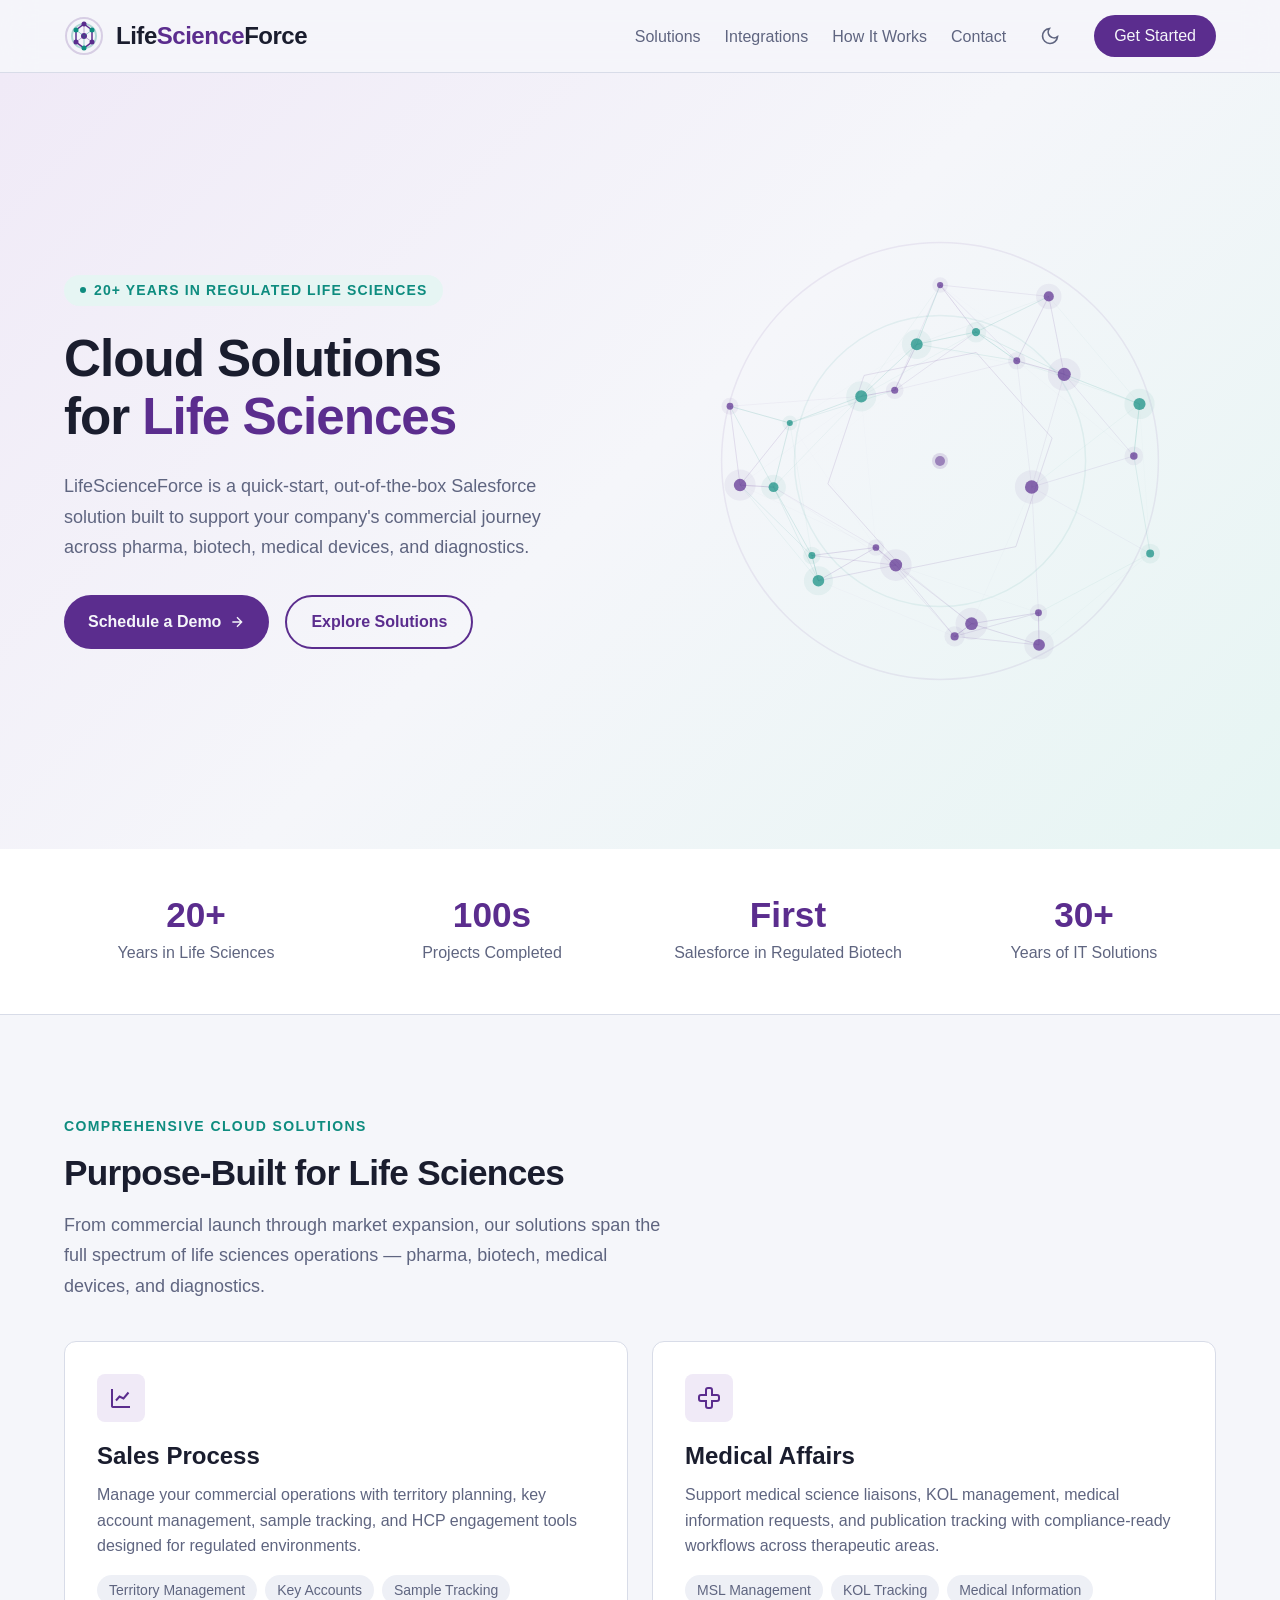
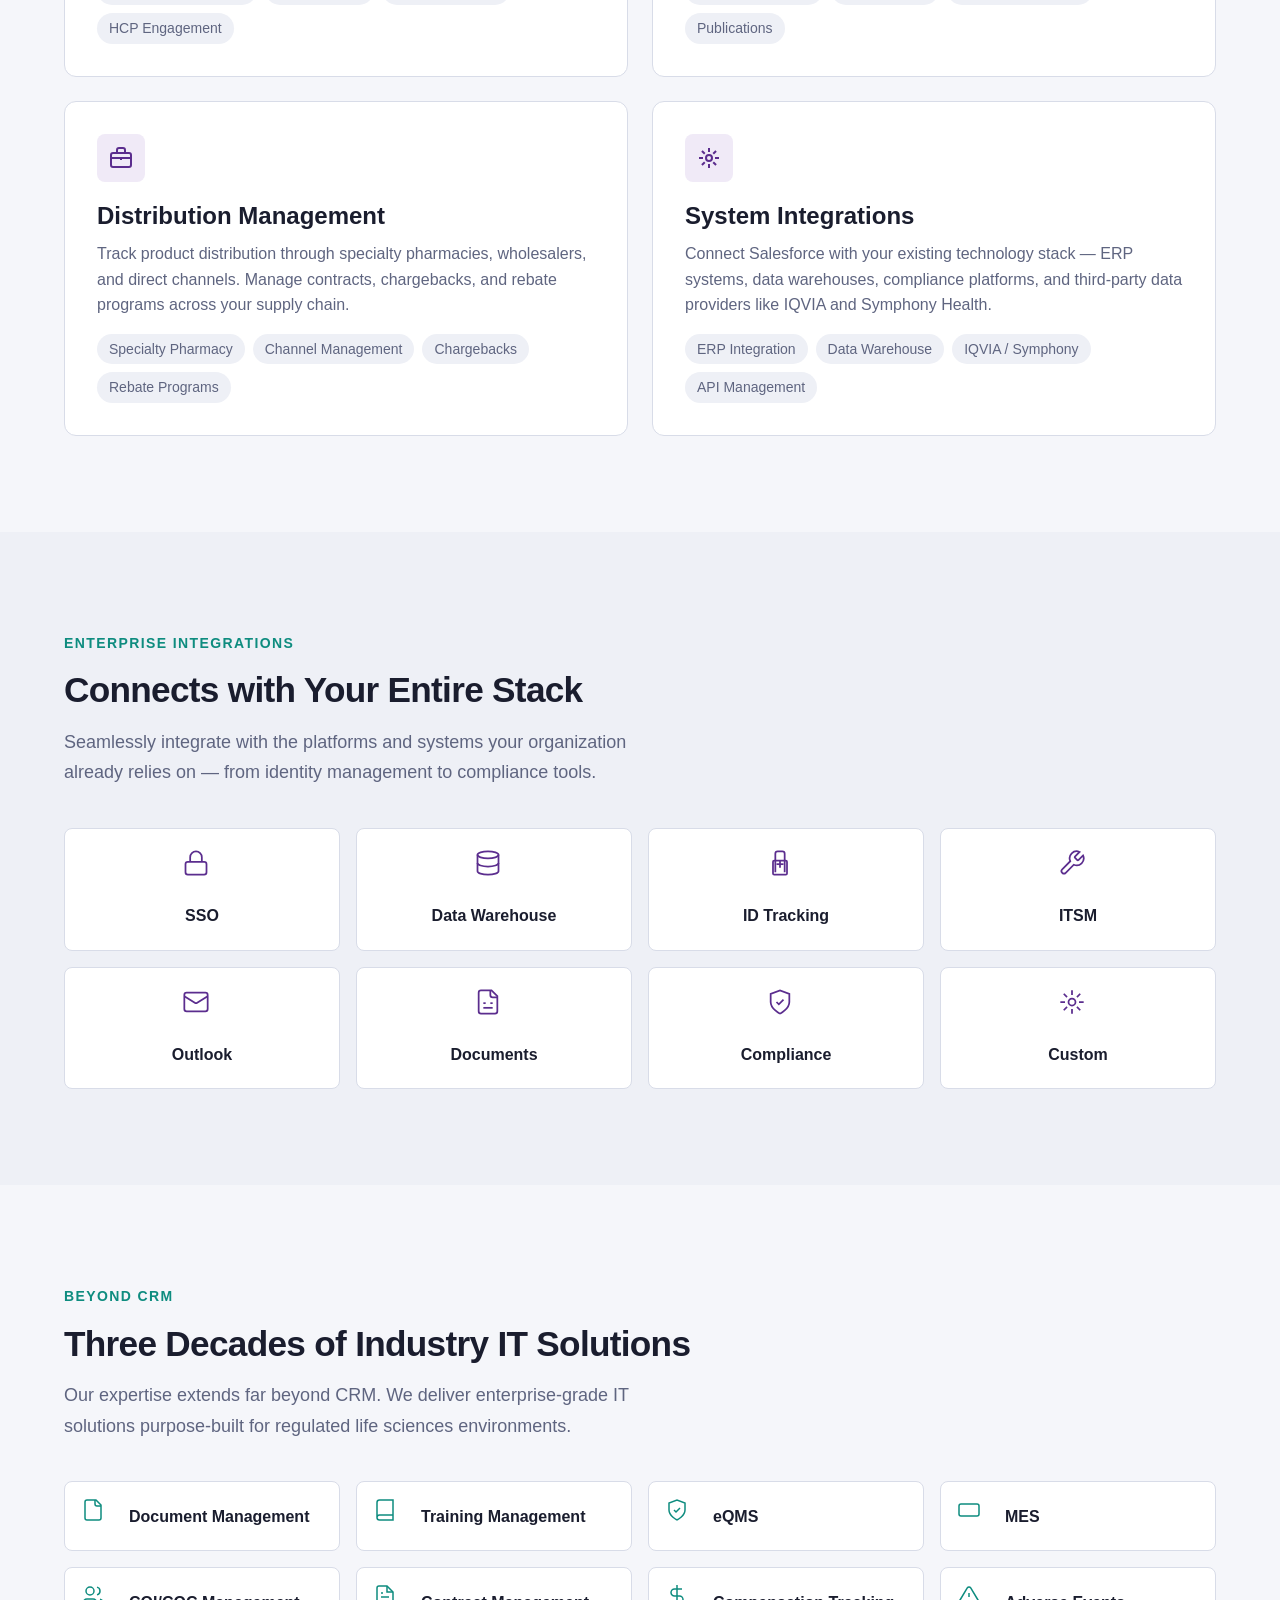
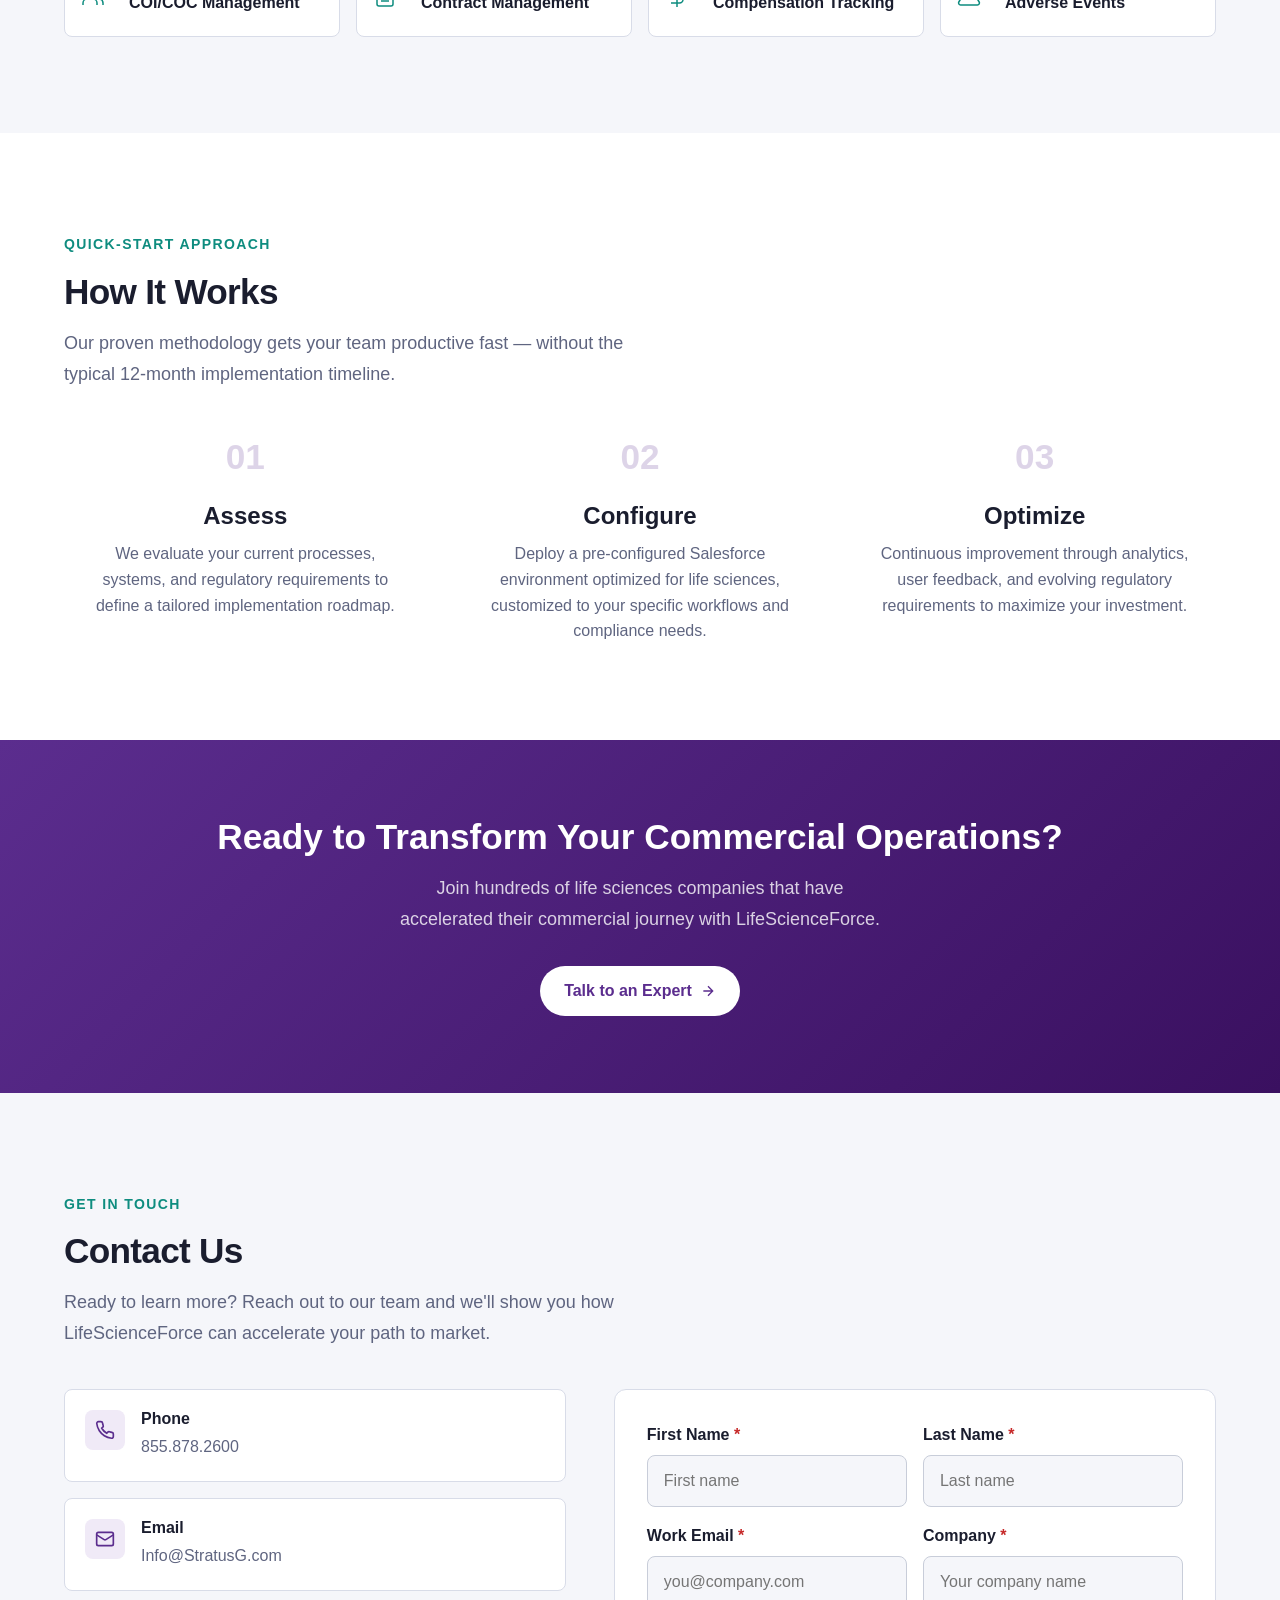
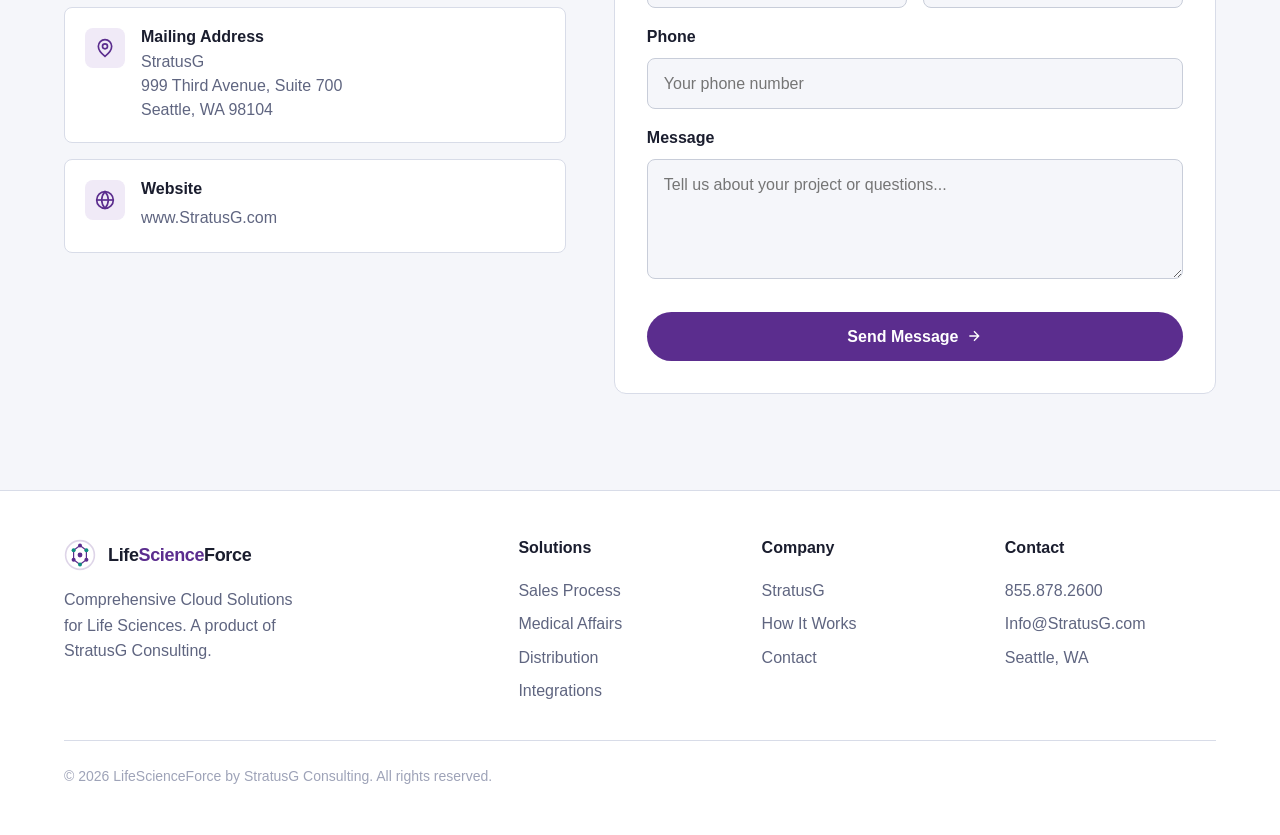
==== index.html @ 7d9f276b "Add files via upload" ====
<!DOCTYPE html>
<html lang="en">
<head>

  <meta charset="UTF-8">
  <meta name="viewport" content="width=device-width, initial-scale=1.0">
  <title>LifeScienceForce — Cloud Solutions for Life Sciences | Salesforce</title>
  <meta name="description" content="LifeScienceForce delivers quick-start Salesforce cloud solutions for pharmaceutical, biotech, medical device, and life sciences companies. 20+ years of regulated industry experience.">

  <!-- Open Graph -->
  <meta property="og:type" content="website">
  <meta property="og:title" content="LifeScienceForce — Cloud Solutions for Life Sciences">
  <meta property="og:description" content="Quick-start Salesforce cloud solutions for pharmaceutical, biotech, medical device, and life sciences companies.">
  <meta property="og:url" content="https://www.lifescienceforce.com">

  <!-- Twitter Card -->
  <meta name="twitter:card" content="summary_large_image">
  <meta name="twitter:title" content="LifeScienceForce — Cloud Solutions for Life Sciences">
  <meta name="twitter:description" content="Quick-start Salesforce cloud solutions for pharmaceutical, biotech, medical device, and life sciences companies.">

  <link rel="canonical" href="https://www.lifescienceforce.com">

  <!-- reCAPTCHA -->
  <script src="https://www.google.com/recaptcha/api.js"></script>
  <script>
    function timestamp() {
      var response = document.getElementById("g-recaptcha-response");
      if (response == null || response.value.trim() == "") {
        var elems = JSON.parse(document.getElementsByName("captcha_settings")[0].value);
        elems["ts"] = JSON.stringify(new Date().getTime());
        document.getElementsByName("captcha_settings")[0].value = JSON.stringify(elems);
      }
    }
    setInterval(timestamp, 500);
  </script>

  <!-- Fonts -->
  <link href="https://api.fontshare.com/v2/css?f[]=cabinet-grotesk@400,500,700,800&f[]=satoshi@300,400,500,700&display=swap" rel="stylesheet">

  <link rel="stylesheet" href="./base.css">
  <link rel="stylesheet" href="./style.css">

  <!-- JSON-LD -->
  <script type="application/ld+json">
  {
    "@context": "https://schema.org",
    "@type": "SoftwareApplication",
    "name": "LifeScienceForce",
    "description": "Quick-start Salesforce cloud solutions for life sciences companies",
    "applicationCategory": "BusinessApplication",
    "operatingSystem": "Cloud",
    "provider": {
      "@type": "Organization",
      "name": "StratusG Consulting",
      "url": "https://www.stratusg.com",
      "telephone": "855-878-2600",
      "address": {
        "@type": "PostalAddress",
        "streetAddress": "999 Third Avenue, Suite 700",
        "addressLocality": "Seattle",
        "addressRegion": "WA",
        "postalCode": "98104"
      }
    },
  }
  </script>
</head>
<body>
  <a href="#main" class="skip-link">Skip to main content</a>

  <!-- ========== HEADER ========== -->
  <header class="header" id="header">
    <div class="container header-inner">
      <a href="#" class="logo" aria-label="LifeScienceForce home">
        <!-- LSF Logo SVG -->
        <svg class="logo-icon" viewBox="0 0 40 40" fill="none" xmlns="http://www.w3.org/2000/svg" aria-hidden="true">
          <circle cx="20" cy="20" r="18" stroke="var(--color-primary)" stroke-width="2" opacity="0.2"/>
          <circle cx="20" cy="20" r="12" stroke="var(--color-secondary)" stroke-width="2" opacity="0.3"/>
          <!-- Hexagonal molecule -->
          <path d="M20 8 L28 14 L28 26 L20 32 L12 26 L12 14 Z" stroke="var(--color-primary)" stroke-width="1.5" fill="none"/>
          <circle cx="20" cy="8" r="2.5" fill="var(--color-primary)"/>
          <circle cx="28" cy="14" r="2.5" fill="var(--color-secondary)"/>
          <circle cx="28" cy="26" r="2.5" fill="var(--color-primary)"/>
          <circle cx="20" cy="32" r="2.5" fill="var(--color-secondary)"/>
          <circle cx="12" cy="26" r="2.5" fill="var(--color-primary)"/>
          <circle cx="12" cy="14" r="2.5" fill="var(--color-secondary)"/>
          <circle cx="20" cy="20" r="3" fill="var(--color-primary)"/>
          <!-- Inner bonds -->
          <line x1="20" y1="20" x2="20" y2="8" stroke="var(--color-primary)" stroke-width="1" opacity="0.4"/>
          <line x1="20" y1="20" x2="28" y2="14" stroke="var(--color-secondary)" stroke-width="1" opacity="0.4"/>
          <line x1="20" y1="20" x2="28" y2="26" stroke="var(--color-primary)" stroke-width="1" opacity="0.4"/>
          <line x1="20" y1="20" x2="20" y2="32" stroke="var(--color-secondary)" stroke-width="1" opacity="0.4"/>
          <line x1="20" y1="20" x2="12" y2="26" stroke="var(--color-primary)" stroke-width="1" opacity="0.4"/>
          <line x1="20" y1="20" x2="12" y2="14" stroke="var(--color-secondary)" stroke-width="1" opacity="0.4"/>
        </svg>
        <span class="logo-text">Life<span>Science</span>Force</span>
      </a>

      <nav aria-label="Main navigation">
        <ul class="nav-links" role="list">
          <li><a href="#solutions">Solutions</a></li>
          <li><a href="#integrations">Integrations</a></li>
          <li><a href="#process">How It Works</a></li>
          <li><a href="#contact">Contact</a></li>
          <li>
            <button class="theme-toggle" data-theme-toggle aria-label="Switch to dark mode">
              <svg width="20" height="20" viewBox="0 0 24 24" fill="none" stroke="currentColor" stroke-width="2"><path d="M21 12.79A9 9 0 1 1 11.21 3 7 7 0 0 0 21 12.79z"/></svg>
            </button>
          </li>
          <li><a href="#contact" class="nav-cta">Get Started</a></li>
        </ul>
      </nav>

      <button class="mobile-toggle" aria-label="Toggle navigation" aria-expanded="false">
        <span></span><span></span><span></span>
      </button>
    </div>

    <div class="mobile-nav" id="mobileNav">
      <a href="#solutions">Solutions</a>
      <a href="#integrations">Integrations</a>
      <a href="#process">How It Works</a>
      <a href="#contact">Contact</a>
    </div>
  </header>

  <main id="main">
    <!-- ========== HERO ========== -->
    <section class="hero">
      <div class="container hero-inner">
        <div class="hero-content">
          <div class="hero-badge">20+ Years in Regulated Life Sciences</div>
          <h1>Cloud Solutions for <span class="accent">Life Sciences</span></h1>
          <p class="hero-description">LifeScienceForce is a quick-start, out-of-the-box Salesforce solution built to support your company's commercial journey across pharma, biotech, medical devices, and diagnostics.</p>
          <div class="hero-actions">
            <a href="#contact" class="btn-primary">
              Schedule a Demo
              <svg width="16" height="16" viewBox="0 0 24 24" fill="none" stroke="currentColor" stroke-width="2"><path d="M5 12h14M12 5l7 7-7 7"/></svg>
            </a>
            <a href="#solutions" class="btn-secondary">Explore Solutions</a>
          </div>
        </div>
        <div class="hero-visual">
          <canvas id="heroCanvas" width="520" height="520" aria-hidden="true"></canvas>
        </div>
      </div>
    </section>

    <!-- ========== STATS ========== -->
    <section class="stats reveal">
      <div class="container">
        <div class="stats-grid">
          <div class="stat">
            <div class="stat-number">20+</div>
            <div class="stat-label">Years in Life Sciences</div>
          </div>
          <div class="stat">
            <div class="stat-number">100s</div>
            <div class="stat-label">Projects Completed</div>
          </div>
          <div class="stat">
            <div class="stat-number">First</div>
            <div class="stat-label">Salesforce in Regulated Biotech</div>
          </div>
          <div class="stat">
            <div class="stat-number">30+</div>
            <div class="stat-label">Years of IT Solutions</div>
          </div>
        </div>
      </div>
    </section>

    <!-- ========== SOLUTIONS ========== -->
    <section class="solutions section reveal" id="solutions">
      <div class="container">
        <div class="section-tag">Comprehensive Cloud Solutions</div>
        <h2 class="section-title">Purpose-Built for Life Sciences</h2>
        <p class="section-description">From commercial launch through market expansion, our solutions span the full spectrum of life sciences operations — pharma, biotech, medical devices, and diagnostics.</p>

        <div class="solutions-grid">
          <!-- Sales Process -->
          <article class="solution-card">
            <div class="solution-icon">
              <svg width="24" height="24" viewBox="0 0 24 24" fill="none" stroke="currentColor" stroke-width="2"><path d="M21 21H4.6c-.56 0-.84 0-1.054-.109a1 1 0 0 1-.437-.437C3 20.24 3 19.96 3 19.4V3"/><path d="m7 14.5 3.5-4 4 2 5-6"/></svg>
            </div>
            <h3>Sales Process</h3>
            <p>Manage your commercial operations with territory planning, key account management, sample tracking, and HCP engagement tools designed for regulated environments.</p>
            <div class="solution-tags">
              <span class="solution-tag">Territory Management</span>
              <span class="solution-tag">Key Accounts</span>
              <span class="solution-tag">Sample Tracking</span>
              <span class="solution-tag">HCP Engagement</span>
            </div>
          </article>

          <!-- Medical Affairs -->
          <article class="solution-card">
            <div class="solution-icon">
              <svg width="24" height="24" viewBox="0 0 24 24" fill="none" stroke="currentColor" stroke-width="2"><path d="M11 2a2 2 0 0 0-2 2v5H4a2 2 0 0 0-2 2v2c0 1.1.9 2 2 2h5v5c0 1.1.9 2 2 2h2a2 2 0 0 0 2-2v-5h5a2 2 0 0 0 2-2v-2a2 2 0 0 0-2-2h-5V4a2 2 0 0 0-2-2h-2z"/></svg>
            </div>
            <h3>Medical Affairs</h3>
            <p>Support medical science liaisons, KOL management, medical information requests, and publication tracking with compliance-ready workflows across therapeutic areas.</p>
            <div class="solution-tags">
              <span class="solution-tag">MSL Management</span>
              <span class="solution-tag">KOL Tracking</span>
              <span class="solution-tag">Medical Information</span>
              <span class="solution-tag">Publications</span>
            </div>
          </article>

          <!-- Distribution Management -->
          <article class="solution-card">
            <div class="solution-icon">
              <svg width="24" height="24" viewBox="0 0 24 24" fill="none" stroke="currentColor" stroke-width="2"><rect x="2" y="7" width="20" height="14" rx="2"/><path d="M16 7V4a2 2 0 0 0-2-2h-4a2 2 0 0 0-2 2v3"/><path d="M12 12v2"/><path d="M2 12h20"/></svg>
            </div>
            <h3>Distribution Management</h3>
            <p>Track product distribution through specialty pharmacies, wholesalers, and direct channels. Manage contracts, chargebacks, and rebate programs across your supply chain.</p>
            <div class="solution-tags">
              <span class="solution-tag">Specialty Pharmacy</span>
              <span class="solution-tag">Channel Management</span>
              <span class="solution-tag">Chargebacks</span>
              <span class="solution-tag">Rebate Programs</span>
            </div>
          </article>

          <!-- System Integrations -->
          <article class="solution-card">
            <div class="solution-icon">
              <svg width="24" height="24" viewBox="0 0 24 24" fill="none" stroke="currentColor" stroke-width="2"><circle cx="12" cy="12" r="3"/><path d="M12 2v4m0 12v4M4.93 4.93l2.83 2.83m8.48 8.48 2.83 2.83M2 12h4m12 0h4M4.93 19.07l2.83-2.83m8.48-8.48 2.83-2.83"/></svg>
            </div>
            <h3>System Integrations</h3>
            <p>Connect Salesforce with your existing technology stack — ERP systems, data warehouses, compliance platforms, and third-party data providers like IQVIA and Symphony Health.</p>
            <div class="solution-tags">
              <span class="solution-tag">ERP Integration</span>
              <span class="solution-tag">Data Warehouse</span>
              <span class="solution-tag">IQVIA / Symphony</span>
              <span class="solution-tag">API Management</span>
            </div>
          </article>
        </div>
      </div>
    </section>

    <!-- ========== INTEGRATIONS ========== -->
    <section class="integrations section reveal" id="integrations">
      <div class="container">
        <div class="section-tag">Enterprise Integrations</div>
        <h2 class="section-title">Connects with Your Entire Stack</h2>
        <p class="section-description">Seamlessly integrate with the platforms and systems your organization already relies on — from identity management to compliance tools.</p>

        <div class="integrations-grid">
          <div class="integration-card">
            <div class="integration-icon">
              <svg width="28" height="28" viewBox="0 0 24 24" fill="none" stroke="currentColor" stroke-width="1.5"><rect x="3" y="11" width="18" height="11" rx="2"/><path d="M7 11V7a5 5 0 0 1 10 0v4"/></svg>
            </div>
            <span>SSO</span>
          </div>
          <div class="integration-card">
            <div class="integration-icon">
              <svg width="28" height="28" viewBox="0 0 24 24" fill="none" stroke="currentColor" stroke-width="1.5"><ellipse cx="12" cy="5" rx="9" ry="3"/><path d="M3 5v14c0 1.66 4.03 3 9 3s9-1.34 9-3V5"/><path d="M3 12c0 1.66 4.03 3 9 3s9-1.34 9-3"/></svg>
            </div>
            <span>Data Warehouse</span>
          </div>
          <div class="integration-card">
            <div class="integration-icon">
              <svg width="28" height="28" viewBox="0 0 24 24" fill="none" stroke="currentColor" stroke-width="1.5"><path d="M16 20V4a2 2 0 0 0-2-2h-4a2 2 0 0 0-2 2v16"/><rect x="6" y="10" width="12" height="12" rx="1"/><path d="M12 10v6"/><path d="M9 13h6"/></svg>
            </div>
            <span>ID Tracking</span>
          </div>
          <div class="integration-card">
            <div class="integration-icon">
              <svg width="28" height="28" viewBox="0 0 24 24" fill="none" stroke="currentColor" stroke-width="1.5"><path d="M14.7 6.3a1 1 0 0 0 0 1.4l1.6 1.6a1 1 0 0 0 1.4 0l3.77-3.77a6 6 0 0 1-7.94 7.94l-6.91 6.91a2.12 2.12 0 0 1-3-3l6.91-6.91a6 6 0 0 1 7.94-7.94l-3.76 3.76z"/></svg>
            </div>
            <span>ITSM</span>
          </div>
          <div class="integration-card">
            <div class="integration-icon">
              <svg width="28" height="28" viewBox="0 0 24 24" fill="none" stroke="currentColor" stroke-width="1.5"><rect x="2" y="4" width="20" height="16" rx="2"/><path d="m22 7-8.97 5.7a1.94 1.94 0 0 1-2.06 0L2 7"/></svg>
            </div>
            <span>Outlook</span>
          </div>
          <div class="integration-card">
            <div class="integration-icon">
              <svg width="28" height="28" viewBox="0 0 24 24" fill="none" stroke="currentColor" stroke-width="1.5"><path d="M15 2H6a2 2 0 0 0-2 2v16a2 2 0 0 0 2 2h12a2 2 0 0 0 2-2V7Z"/><path d="M14 2v4a2 2 0 0 0 2 2h4"/><path d="M10 13H8"/><path d="M16 17H8"/><path d="M16 13h-2"/></svg>
            </div>
            <span>Documents</span>
          </div>
          <div class="integration-card">
            <div class="integration-icon">
              <svg width="28" height="28" viewBox="0 0 24 24" fill="none" stroke="currentColor" stroke-width="1.5"><path d="M12 22s8-4 8-10V5l-8-3-8 3v7c0 6 8 10 8 10"/><path d="m9 12 2 2 4-4"/></svg>
            </div>
            <span>Compliance</span>
          </div>
          <div class="integration-card">
            <div class="integration-icon">
              <svg width="28" height="28" viewBox="0 0 24 24" fill="none" stroke="currentColor" stroke-width="1.5"><circle cx="12" cy="12" r="3"/><path d="M12 2v4m0 12v4M4.93 4.93l2.83 2.83m8.48 8.48 2.83 2.83M2 12h4m12 0h4M4.93 19.07l2.83-2.83m8.48-8.48 2.83-2.83"/></svg>
            </div>
            <span>Custom</span>
          </div>
        </div>
      </div>
    </section>

    <!-- ========== BEYOND CRM ========== -->
    <section class="beyond section reveal">
      <div class="container">
        <div class="section-tag">Beyond CRM</div>
        <h2 class="section-title">Three Decades of Industry IT Solutions</h2>
        <p class="section-description">Our expertise extends far beyond CRM. We deliver enterprise-grade IT solutions purpose-built for regulated life sciences environments.</p>

        <div class="beyond-grid">
          <div class="beyond-item">
            <div class="beyond-icon">
              <svg width="24" height="24" viewBox="0 0 24 24" fill="none" stroke="currentColor" stroke-width="1.5"><path d="M15 2H6a2 2 0 0 0-2 2v16a2 2 0 0 0 2 2h12a2 2 0 0 0 2-2V7Z"/><path d="M14 2v4a2 2 0 0 0 2 2h4"/></svg>
            </div>
            <span>Document Management</span>
          </div>
          <div class="beyond-item">
            <div class="beyond-icon">
              <svg width="24" height="24" viewBox="0 0 24 24" fill="none" stroke="currentColor" stroke-width="1.5"><path d="M4 19.5v-15A2.5 2.5 0 0 1 6.5 2H20v20H6.5a2.5 2.5 0 0 1 0-5H20"/></svg>
            </div>
            <span>Training Management</span>
          </div>
          <div class="beyond-item">
            <div class="beyond-icon">
              <svg width="24" height="24" viewBox="0 0 24 24" fill="none" stroke="currentColor" stroke-width="1.5"><path d="M12 22s8-4 8-10V5l-8-3-8 3v7c0 6 8 10 8 10"/><path d="m9 12 2 2 4-4"/></svg>
            </div>
            <span>eQMS</span>
          </div>
          <div class="beyond-item">
            <div class="beyond-icon">
              <svg width="24" height="24" viewBox="0 0 24 24" fill="none" stroke="currentColor" stroke-width="1.5"><rect x="2" y="6" width="20" height="12" rx="2"/><path d="M12 12h.01"/><path d="M17 12h.01"/><path d="M7 12h.01"/></svg>
            </div>
            <span>MES</span>
          </div>
          <div class="beyond-item">
            <div class="beyond-icon">
              <svg width="24" height="24" viewBox="0 0 24 24" fill="none" stroke="currentColor" stroke-width="1.5"><path d="M16 21v-2a4 4 0 0 0-4-4H6a4 4 0 0 0-4 4v2"/><circle cx="9" cy="7" r="4"/><path d="M22 21v-2a4 4 0 0 0-3-3.87"/><path d="M16 3.13a4 4 0 0 1 0 7.75"/></svg>
            </div>
            <span>COI/COC Management</span>
          </div>
          <div class="beyond-item">
            <div class="beyond-icon">
              <svg width="24" height="24" viewBox="0 0 24 24" fill="none" stroke="currentColor" stroke-width="1.5"><path d="M14 2H6a2 2 0 0 0-2 2v16a2 2 0 0 0 2 2h12a2 2 0 0 0 2-2V8Z"/><path d="M14 2v6h6"/><path d="M16 13H8"/><path d="M16 17H8"/><path d="M10 9H8"/></svg>
            </div>
            <span>Contract Management</span>
          </div>
          <div class="beyond-item">
            <div class="beyond-icon">
              <svg width="24" height="24" viewBox="0 0 24 24" fill="none" stroke="currentColor" stroke-width="1.5"><line x1="12" y1="1" x2="12" y2="23"/><path d="M17 5H9.5a3.5 3.5 0 0 0 0 7h5a3.5 3.5 0 0 1 0 7H6"/></svg>
            </div>
            <span>Compensation Tracking</span>
          </div>
          <div class="beyond-item">
            <div class="beyond-icon">
              <svg width="24" height="24" viewBox="0 0 24 24" fill="none" stroke="currentColor" stroke-width="1.5"><path d="M10.29 3.86L1.82 18a2 2 0 0 0 1.71 3h16.94a2 2 0 0 0 1.71-3L13.71 3.86a2 2 0 0 0-3.42 0z"/><line x1="12" y1="9" x2="12" y2="13"/><line x1="12" y1="17" x2="12.01" y2="17"/></svg>
            </div>
            <span>Adverse Events</span>
          </div>
        </div>
      </div>
    </section>

    <!-- ========== PROCESS ========== -->
    <section class="process section reveal" id="process">
      <div class="container">
        <div class="section-tag">Quick-Start Approach</div>
        <h2 class="section-title">How It Works</h2>
        <p class="section-description">Our proven methodology gets your team productive fast — without the typical 12-month implementation timeline.</p>

        <div class="process-steps">
          <div class="process-step">
            <div class="step-number">01</div>
            <h3>Assess</h3>
            <p>We evaluate your current processes, systems, and regulatory requirements to define a tailored implementation roadmap.</p>
          </div>
          <div class="process-step">
            <div class="step-number">02</div>
            <h3>Configure</h3>
            <p>Deploy a pre-configured Salesforce environment optimized for life sciences, customized to your specific workflows and compliance needs.</p>
          </div>
          <div class="process-step">
            <div class="step-number">03</div>
            <h3>Optimize</h3>
            <p>Continuous improvement through analytics, user feedback, and evolving regulatory requirements to maximize your investment.</p>
          </div>
        </div>
      </div>
    </section>

    <!-- ========== CTA BANNER ========== -->
    <section class="cta-banner reveal">
      <div class="container">
        <h2>Ready to Transform Your Commercial Operations?</h2>
        <p>Join hundreds of life sciences companies that have accelerated their commercial journey with LifeScienceForce.</p>
        <a href="#contact" class="btn-light">
          Talk to an Expert
          <svg width="16" height="16" viewBox="0 0 24 24" fill="none" stroke="currentColor" stroke-width="2"><path d="M5 12h14M12 5l7 7-7 7"/></svg>
        </a>
      </div>
    </section>

    <!-- ========== CONTACT ========== -->
    <section class="contact section reveal" id="contact">
      <div class="container">
        <div class="section-tag">Get in Touch</div>
        <h2 class="section-title">Contact Us</h2>
        <p class="section-description">Ready to learn more? Reach out to our team and we'll show you how LifeScienceForce can accelerate your path to market.</p>

        <div class="contact-inner">
          <div class="contact-info-cards">
            <div class="contact-card">
              <div class="contact-card-icon">
                <svg width="20" height="20" viewBox="0 0 24 24" fill="none" stroke="currentColor" stroke-width="2"><path d="M22 16.92v3a2 2 0 0 1-2.18 2 19.79 19.79 0 0 1-8.63-3.07 19.5 19.5 0 0 1-6-6 19.79 19.79 0 0 1-3.07-8.67A2 2 0 0 1 4.11 2h3a2 2 0 0 1 2 1.72 12.84 12.84 0 0 0 .7 2.81 2 2 0 0 1-.45 2.11L8.09 9.91a16 16 0 0 0 6 6l1.27-1.27a2 2 0 0 1 2.11-.45 12.84 12.84 0 0 0 2.81.7A2 2 0 0 1 22 16.92z"/></svg>
              </div>
              <div>
                <h4>Phone</h4>
                <a href="tel:8558782600">855.878.2600</a>
              </div>
            </div>
            <div class="contact-card">
              <div class="contact-card-icon">
                <svg width="20" height="20" viewBox="0 0 24 24" fill="none" stroke="currentColor" stroke-width="2"><rect x="2" y="4" width="20" height="16" rx="2"/><path d="m22 7-8.97 5.7a1.94 1.94 0 0 1-2.06 0L2 7"/></svg>
              </div>
              <div>
                <h4>Email</h4>
                <a href="mailto:Info@StratusG.com">Info@StratusG.com</a>
              </div>
            </div>
            <div class="contact-card">
              <div class="contact-card-icon">
                <svg width="20" height="20" viewBox="0 0 24 24" fill="none" stroke="currentColor" stroke-width="2"><path d="M20 10c0 6-8 12-8 12s-8-6-8-12a8 8 0 0 1 16 0Z"/><circle cx="12" cy="10" r="3"/></svg>
              </div>
              <div>
                <h4>Mailing Address</h4>
                <p>StratusG<br>999 Third Avenue, Suite 700<br>Seattle, WA 98104</p>
              </div>
            </div>
            <div class="contact-card">
              <div class="contact-card-icon">
                <svg width="20" height="20" viewBox="0 0 24 24" fill="none" stroke="currentColor" stroke-width="2"><circle cx="12" cy="12" r="10"/><path d="M2 12h20"/><path d="M12 2a15.3 15.3 0 0 1 4 10 15.3 15.3 0 0 1-4 10 15.3 15.3 0 0 1-4-10 15.3 15.3 0 0 1 4-10z"/></svg>
              </div>
              <div>
                <h4>Website</h4>
                <a href="https://www.stratusg.com" target="_blank" rel="noopener noreferrer">www.StratusG.com</a>
              </div>
            </div>
          </div>

          <!-- Salesforce Web-to-Lead Form -->
          <form class="contact-form" action="https://webto.salesforce.com/servlet/servlet.WebToLead?encoding=UTF-8&orgId=00DA0000000IVj2" method="POST" aria-label="Contact form">
            <!-- Salesforce Web-to-Lead hidden fields -->
            <input type="hidden" name="captcha_settings" value='{"keyname":"BTF_V2","fallback":"true","orgId":"00DA0000000IVj2","ts":""}'>
            <input type="hidden" name="oid" value="00DA0000000IVj2">
            <input type="hidden" name="lead_source" value="Web Form - LifeScienceForce">
            <input type="hidden" name="retURL" value="https://www.lifescienceforce.com/thank-you.html">

            <div class="form-row">
              <div class="form-group">
                <label for="first_name">First Name <span style="color: var(--color-error)">*</span></label>
                <input type="text" id="first_name" name="first_name" required placeholder="First name" maxlength="40">
              </div>
              <div class="form-group">
                <label for="last_name">Last Name <span style="color: var(--color-error)">*</span></label>
                <input type="text" id="last_name" name="last_name" required placeholder="Last name" maxlength="80">
              </div>
            </div>
            <div class="form-row">
              <div class="form-group">
                <label for="email">Work Email <span style="color: var(--color-error)">*</span></label>
                <input type="email" id="email" name="email" required placeholder="you@company.com" maxlength="80">
              </div>
              <div class="form-group">
                <label for="company">Company <span style="color: var(--color-error)">*</span></label>
                <input type="text" id="company" name="company" required placeholder="Your company name" maxlength="40">
              </div>
            </div>
            <div class="form-group">
              <label for="phone">Phone</label>
              <input type="tel" id="phone" name="phone" placeholder="Your phone number" maxlength="40">
            </div>
            <div class="form-group">
              <label for="description">Message</label>
              <textarea id="description" name="description" placeholder="Tell us about your project or questions..."></textarea>
            </div>
            <div class="form-group">
              <div class="g-recaptcha" data-sitekey="6LcYlYksAAAAAMIoFxrydeXgZ7WVzYSuaso3LDqA"></div>
            </div>
            <button type="submit" class="btn-submit">
              Send Message
              <svg width="16" height="16" viewBox="0 0 24 24" fill="none" stroke="currentColor" stroke-width="2"><path d="M5 12h14M12 5l7 7-7 7"/></svg>
            </button>
          </form>
        </div>
      </div>
    </section>
  </main>

  <!-- ========== FOOTER ========== -->
  <footer class="footer">
    <div class="container">
      <div class="footer-grid">
        <div class="footer-brand">
          <a href="#" class="logo" aria-label="LifeScienceForce home">
            <svg class="logo-icon" viewBox="0 0 40 40" fill="none" xmlns="http://www.w3.org/2000/svg" aria-hidden="true" style="width:32px;height:32px">
              <circle cx="20" cy="20" r="18" stroke="var(--color-primary)" stroke-width="2" opacity="0.2"/>
              <path d="M20 8 L28 14 L28 26 L20 32 L12 26 L12 14 Z" stroke="var(--color-primary)" stroke-width="1.5" fill="none"/>
              <circle cx="20" cy="8" r="2.5" fill="var(--color-primary)"/>
              <circle cx="28" cy="14" r="2.5" fill="var(--color-secondary)"/>
              <circle cx="28" cy="26" r="2.5" fill="var(--color-primary)"/>
              <circle cx="20" cy="32" r="2.5" fill="var(--color-secondary)"/>
              <circle cx="12" cy="26" r="2.5" fill="var(--color-primary)"/>
              <circle cx="12" cy="14" r="2.5" fill="var(--color-secondary)"/>
              <circle cx="20" cy="20" r="3" fill="var(--color-primary)"/>
            </svg>
            <span class="logo-text" style="font-size: var(--text-base)">Life<span>Science</span>Force</span>
          </a>
          <p>Comprehensive Cloud Solutions for Life Sciences. A product of StratusG Consulting.</p>
        </div>
        <div class="footer-col">
          <h4>Solutions</h4>
          <a href="#solutions">Sales Process</a>
          <a href="#solutions">Medical Affairs</a>
          <a href="#solutions">Distribution</a>
          <a href="#integrations">Integrations</a>
        </div>
        <div class="footer-col">
          <h4>Company</h4>
          <a href="https://www.stratusg.com" target="_blank" rel="noopener noreferrer">StratusG</a>
          <a href="#process">How It Works</a>
          <a href="#contact">Contact</a>
        </div>
        <div class="footer-col">
          <h4>Contact</h4>
          <a href="tel:8558782600">855.878.2600</a>
          <a href="mailto:Info@StratusG.com">Info@StratusG.com</a>
          <a>Seattle, WA</a>
        </div>
      </div>
      <div class="footer-bottom">
        <p>&copy; 2026 LifeScienceForce by StratusG Consulting. All rights reserved.</p>

      </div>
    </div>
  </footer>

  <script>
    // Theme toggle
    (function(){
      const t = document.querySelector('[data-theme-toggle]');
      const r = document.documentElement;
      let d = matchMedia('(prefers-color-scheme:dark)').matches ? 'dark' : 'light';
      r.setAttribute('data-theme', d);
      if (t) {
        t.addEventListener('click', () => {
          d = d === 'dark' ? 'light' : 'dark';
          r.setAttribute('data-theme', d);
          t.setAttribute('aria-label', 'Switch to ' + (d === 'dark' ? 'light' : 'dark') + ' mode');
          t.innerHTML = d === 'dark'
            ? '<svg width="20" height="20" viewBox="0 0 24 24" fill="none" stroke="currentColor" stroke-width="2"><circle cx="12" cy="12" r="5"/><path d="M12 1v2M12 21v2M4.22 4.22l1.42 1.42M18.36 18.36l1.42 1.42M1 12h2M21 12h2M4.22 19.78l1.42-1.42M18.36 5.64l1.42-1.42"/></svg>'
            : '<svg width="20" height="20" viewBox="0 0 24 24" fill="none" stroke="currentColor" stroke-width="2"><path d="M21 12.79A9 9 0 1 1 11.21 3 7 7 0 0 0 21 12.79z"/></svg>';
        });
      }
    })();

    // Mobile nav toggle
    (function(){
      const btn = document.querySelector('.mobile-toggle');
      const nav = document.getElementById('mobileNav');
      if (btn && nav) {
        btn.addEventListener('click', () => {
          const isOpen = nav.classList.toggle('active');
          btn.setAttribute('aria-expanded', isOpen);
        });
        nav.querySelectorAll('a').forEach(a => {
          a.addEventListener('click', () => {
            nav.classList.remove('active');
            btn.setAttribute('aria-expanded', 'false');
          });
        });
      }
    })();

    // Scroll reveal
    (function(){
      const reveals = document.querySelectorAll('.reveal');
      const obs = new IntersectionObserver((entries) => {
        entries.forEach(e => {
          if (e.isIntersecting) {
            e.target.classList.add('visible');
            obs.unobserve(e.target);
          }
        });
      }, { threshold: 0.1, rootMargin: '0px 0px -40px 0px' });
      reveals.forEach(r => obs.observe(r));
    })();

    // Header scroll shadow
    (function(){
      const header = document.getElementById('header');
      window.addEventListener('scroll', () => {
        if (window.scrollY > 10) {
          header.classList.add('header--scrolled');
        } else {
          header.classList.remove('header--scrolled');
        }
      });
    })();

    // Hero Canvas — Molecular Network Animation
    (function(){
      const canvas = document.getElementById('heroCanvas');
      if (!canvas) return;
      const ctx = canvas.getContext('2d');
      const dpr = window.devicePixelRatio || 1;

      function resize() {
        const rect = canvas.getBoundingClientRect();
        canvas.width = rect.width * dpr;
        canvas.height = rect.height * dpr;
        ctx.setTransform(dpr, 0, 0, dpr, 0, 0);
      }
      resize();
      window.addEventListener('resize', resize);

      const W = () => canvas.width / dpr;
      const H = () => canvas.height / dpr;

      const style = getComputedStyle(document.documentElement);
      const primary = () => style.getPropertyValue('--color-primary').trim() || '#5B2D8E';
      const secondary = () => style.getPropertyValue('--color-secondary').trim() || '#0E8C7F';

      // Nodes
      const NODE_COUNT = 24;
      const nodes = [];
      for (let i = 0; i < NODE_COUNT; i++) {
        const angle = (Math.PI * 2 * i) / NODE_COUNT + (Math.random() - 0.5) * 0.5;
        const radius = 80 + Math.random() * 140;
        nodes.push({
          baseX: Math.cos(angle) * radius,
          baseY: Math.sin(angle) * radius,
          x: 0, y: 0,
          r: 3 + Math.random() * 4,
          phase: Math.random() * Math.PI * 2,
          speed: 0.3 + Math.random() * 0.5,
          ampX: 5 + Math.random() * 15,
          ampY: 5 + Math.random() * 15,
          isPrimary: Math.random() > 0.5
        });
      }

      function draw(t) {
        const w = W(), h = H();
        ctx.clearRect(0, 0, w, h);
        const cx = w / 2, cy = h / 2;

        // Update positions
        nodes.forEach(n => {
          n.x = cx + n.baseX + Math.sin(t * 0.001 * n.speed + n.phase) * n.ampX;
          n.y = cy + n.baseY + Math.cos(t * 0.001 * n.speed + n.phase * 1.3) * n.ampY;
        });

        // Draw connections
        for (let i = 0; i < nodes.length; i++) {
          for (let j = i + 1; j < nodes.length; j++) {
            const dx = nodes[i].x - nodes[j].x;
            const dy = nodes[i].y - nodes[j].y;
            const dist = Math.sqrt(dx * dx + dy * dy);
            if (dist < 160) {
              const opacity = (1 - dist / 160) * 0.25;
              ctx.beginPath();
              ctx.moveTo(nodes[i].x, nodes[i].y);
              ctx.lineTo(nodes[j].x, nodes[j].y);
              ctx.strokeStyle = nodes[i].isPrimary
                ? primary().replace(')', `, ${opacity})`).replace('rgb', 'rgba').replace('#', '')
                : secondary().replace(')', `, ${opacity})`).replace('rgb', 'rgba');

              // Simplified stroke color
              ctx.strokeStyle = `rgba(${nodes[i].isPrimary ? '91,45,142' : '14,140,127'}, ${opacity})`;
              ctx.lineWidth = 1;
              ctx.stroke();
            }
          }
        }

        // Draw outer ring
        ctx.beginPath();
        ctx.arc(cx, cy, Math.min(w, h) * 0.42, 0, Math.PI * 2);
        ctx.strokeStyle = `rgba(91,45,142, 0.08)`;
        ctx.lineWidth = 1.5;
        ctx.stroke();

        ctx.beginPath();
        ctx.arc(cx, cy, Math.min(w, h) * 0.28, 0, Math.PI * 2);
        ctx.strokeStyle = `rgba(14,140,127, 0.08)`;
        ctx.lineWidth = 1.5;
        ctx.stroke();

        // Draw hexagon outline
        const hexR = Math.min(w, h) * 0.22;
        ctx.beginPath();
        for (let i = 0; i < 6; i++) {
          const a = (Math.PI / 3) * i - Math.PI / 6 + t * 0.0001;
          const px = cx + Math.cos(a) * hexR;
          const py = cy + Math.sin(a) * hexR;
          if (i === 0) ctx.moveTo(px, py);
          else ctx.lineTo(px, py);
        }
        ctx.closePath();
        ctx.strokeStyle = `rgba(91,45,142, 0.12)`;
        ctx.lineWidth = 1;
        ctx.stroke();

        // Draw nodes
        nodes.forEach(n => {
          const col = n.isPrimary ? '91,45,142' : '14,140,127';

          // Glow
          ctx.beginPath();
          ctx.arc(n.x, n.y, n.r * 2.5, 0, Math.PI * 2);
          ctx.fillStyle = `rgba(${col}, 0.06)`;
          ctx.fill();

          // Node
          ctx.beginPath();
          ctx.arc(n.x, n.y, n.r, 0, Math.PI * 2);
          ctx.fillStyle = `rgba(${col}, 0.7)`;
          ctx.fill();
        });

        // Center node
        ctx.beginPath();
        ctx.arc(cx, cy, 8, 0, Math.PI * 2);
        ctx.fillStyle = `rgba(91,45,142, 0.15)`;
        ctx.fill();
        ctx.beginPath();
        ctx.arc(cx, cy, 5, 0, Math.PI * 2);
        ctx.fillStyle = `rgba(91,45,142, 0.5)`;
        ctx.fill();

        requestAnimationFrame(draw);
      }
      requestAnimationFrame(draw);
    })();
  </script>
</body>
</html>
---- base.css ----
/* base.css — Lifescienceforce */
*, *::before, *::after { box-sizing: border-box; margin: 0; padding: 0; }

html {
  -moz-text-size-adjust: none;
  -webkit-text-size-adjust: none;
  text-size-adjust: none;
  -webkit-font-smoothing: antialiased;
  -moz-osx-font-smoothing: grayscale;
  text-rendering: optimizeLegibility;
  scroll-behavior: smooth;
  hanging-punctuation: first last;
  scroll-padding-top: var(--space-16);
}

body {
  min-height: 100dvh;
  line-height: 1.6;
  font-family: var(--font-body, sans-serif);
  font-size: var(--text-base);
  color: var(--color-text);
  background-color: var(--color-bg);
}

img, picture, video, canvas, svg { display: block; max-width: 100%; height: auto; }
ul[role="list"], ol[role="list"] { list-style: none; }
input, button, textarea, select { font: inherit; color: inherit; }

h1, h2, h3, h4, h5, h6 { text-wrap: balance; line-height: 1.15; }
p, li, figcaption { text-wrap: pretty; max-width: 72ch; }

::selection {
  background: oklch(from var(--color-primary) l c h / 0.25);
  color: var(--color-text);
}

:focus-visible {
  outline: 2px solid var(--color-primary);
  outline-offset: 3px;
  border-radius: var(--radius-sm);
}

@media (prefers-reduced-motion: reduce) {
  *, *::before, *::after {
    animation-duration: 0.01ms !important;
    animation-iteration-count: 1 !important;
    transition-duration: 0.01ms !important;
    scroll-behavior: auto !important;
  }
}

button { cursor: pointer; background: none; border: none; }
table { border-collapse: collapse; width: 100%; }

a, button, [role="button"], [role="link"], input, textarea, select {
  transition: color var(--transition-interactive),
              background var(--transition-interactive),
              border-color var(--transition-interactive),
              box-shadow var(--transition-interactive);
}

.sr-only {
  position: absolute; width: 1px; height: 1px; padding: 0; margin: -1px;
  overflow: hidden; clip: rect(0, 0, 0, 0); white-space: nowrap; border-width: 0;
}
---- style.css ----
/* style.css — LifeScienceForce Design System */

/* =========================================
   DESIGN TOKENS
   ========================================= */

:root {
  /* Type Scale */
  --text-xs:   clamp(0.75rem,  0.7rem  + 0.25vw, 0.875rem);
  --text-sm:   clamp(0.875rem, 0.8rem  + 0.35vw, 1rem);
  --text-base: clamp(1rem,     0.95rem + 0.25vw, 1.125rem);
  --text-lg:   clamp(1.125rem, 1rem    + 0.75vw, 1.5rem);
  --text-xl:   clamp(1.5rem,   1.2rem  + 1.25vw, 2.25rem);
  --text-2xl:  clamp(2rem,     1.2rem  + 2.5vw,  3.5rem);

  /* Spacing */
  --space-1:  0.25rem;
  --space-2:  0.5rem;
  --space-3:  0.75rem;
  --space-4:  1rem;
  --space-5:  1.25rem;
  --space-6:  1.5rem;
  --space-8:  2rem;
  --space-10: 2.5rem;
  --space-12: 3rem;
  --space-16: 4rem;
  --space-20: 5rem;
  --space-24: 6rem;
  --space-32: 8rem;

  /* Radius */
  --radius-sm: 0.375rem;
  --radius-md: 0.5rem;
  --radius-lg: 0.75rem;
  --radius-xl: 1rem;
  --radius-full: 9999px;

  /* Transitions */
  --transition-interactive: 180ms cubic-bezier(0.16, 1, 0.3, 1);

  /* Content widths */
  --content-narrow: 640px;
  --content-default: 960px;
  --content-wide: 1200px;

  /* Fonts */
  --font-display: 'Cabinet Grotesk', 'Inter', sans-serif;
  --font-body: 'Satoshi', 'Inter', sans-serif;
}

/* =========================================
   LIGHT MODE (Default) — Life Sciences Purple/Teal
   ========================================= */
:root, [data-theme="light"] {
  /* Surfaces */
  --color-bg:             #f5f6fa;
  --color-surface:        #ffffff;
  --color-surface-2:      #f9fafc;
  --color-surface-offset: #eef0f6;
  --color-surface-offset-2: #e6e9f2;
  --color-divider:        #d8dce8;
  --color-border:         #c8cdd9;

  /* Text */
  --color-text:           #1a1d2e;
  --color-text-muted:     #5f6580;
  --color-text-faint:     #9ea3b8;
  --color-text-inverse:   #f5f6fa;

  /* Primary — Deep Purple */
  --color-primary:        #5B2D8E;
  --color-primary-hover:  #4A2475;
  --color-primary-active: #3A1B5E;
  --color-primary-light:  #f0eaf7;

  /* Secondary — Teal */
  --color-secondary:      #0E8C7F;
  --color-secondary-hover:#0A7369;
  --color-secondary-light:#e6f5f3;

  /* Accent — Warm Amber */
  --color-accent:         #D4860A;
  --color-accent-light:   #fdf3e0;

  /* Status */
  --color-success:        #2E7D32;
  --color-error:          #C62828;
  --color-warning:        #F57F17;

  /* Shadows */
  --shadow-sm: 0 1px 3px rgba(26, 29, 46, 0.06);
  --shadow-md: 0 4px 16px rgba(26, 29, 46, 0.08);
  --shadow-lg: 0 12px 40px rgba(26, 29, 46, 0.12);
  --shadow-card: 0 2px 12px rgba(26, 29, 46, 0.06);
}

/* =========================================
   DARK MODE
   ========================================= */
[data-theme="dark"] {
  --color-bg:             #12131e;
  --color-surface:        #1a1b28;
  --color-surface-2:      #1f2030;
  --color-surface-offset: #171826;
  --color-surface-offset-2: #22233a;
  --color-divider:        #2a2c40;
  --color-border:         #353752;

  --color-text:           #d4d6e4;
  --color-text-muted:     #8a8da4;
  --color-text-faint:     #5a5d74;
  --color-text-inverse:   #1a1b28;

  --color-primary:        #9B7DC8;
  --color-primary-hover:  #B09AD6;
  --color-primary-active: #C4B6E2;
  --color-primary-light:  #262040;

  --color-secondary:      #4DC9B8;
  --color-secondary-hover:#6FD9CB;
  --color-secondary-light:#1a2e2c;

  --color-accent:         #F0A83C;
  --color-accent-light:   #2e2618;

  --color-success:        #66BB6A;
  --color-error:          #EF5350;
  --color-warning:        #FFB74D;

  --shadow-sm: 0 1px 3px rgba(0, 0, 0, 0.25);
  --shadow-md: 0 4px 16px rgba(0, 0, 0, 0.35);
  --shadow-lg: 0 12px 40px rgba(0, 0, 0, 0.45);
  --shadow-card: 0 2px 12px rgba(0, 0, 0, 0.25);
}

@media (prefers-color-scheme: dark) {
  :root:not([data-theme]) {
    --color-bg:             #12131e;
    --color-surface:        #1a1b28;
    --color-surface-2:      #1f2030;
    --color-surface-offset: #171826;
    --color-surface-offset-2: #22233a;
    --color-divider:        #2a2c40;
    --color-border:         #353752;
    --color-text:           #d4d6e4;
    --color-text-muted:     #8a8da4;
    --color-text-faint:     #5a5d74;
    --color-text-inverse:   #1a1b28;
    --color-primary:        #9B7DC8;
    --color-primary-hover:  #B09AD6;
    --color-primary-active: #C4B6E2;
    --color-primary-light:  #262040;
    --color-secondary:      #4DC9B8;
    --color-secondary-hover:#6FD9CB;
    --color-secondary-light:#1a2e2c;
    --color-accent:         #F0A83C;
    --color-accent-light:   #2e2618;
    --color-success:        #66BB6A;
    --color-error:          #EF5350;
    --color-warning:        #FFB74D;
    --shadow-sm: 0 1px 3px rgba(0, 0, 0, 0.25);
    --shadow-md: 0 4px 16px rgba(0, 0, 0, 0.35);
    --shadow-lg: 0 12px 40px rgba(0, 0, 0, 0.45);
    --shadow-card: 0 2px 12px rgba(0, 0, 0, 0.25);
  }
}

/* =========================================
   GLOBAL STYLES
   ========================================= */

/* Skip link */
.skip-link {
  position: absolute;
  top: -100%;
  left: var(--space-4);
  z-index: 100;
  padding: var(--space-2) var(--space-4);
  background: var(--color-primary);
  color: var(--color-text-inverse);
  border-radius: var(--radius-md);
  font-size: var(--text-sm);
  text-decoration: none;
}
.skip-link:focus {
  top: var(--space-2);
}

/* Container */
.container {
  width: 100%;
  max-width: var(--content-wide);
  margin: 0 auto;
  padding: 0 var(--space-6);
}

/* Section spacing */
.section {
  padding-block: clamp(var(--space-12), 8vw, var(--space-24));
}

/* =========================================
   HEADER / NAV
   ========================================= */
.header {
  position: sticky;
  top: 0;
  z-index: 50;
  background: color-mix(in srgb, var(--color-bg) 90%, transparent);
  backdrop-filter: blur(16px);
  -webkit-backdrop-filter: blur(16px);
  border-bottom: 1px solid var(--color-divider);
  transition: transform 0.3s cubic-bezier(0.16, 1, 0.3, 1),
              box-shadow 0.3s cubic-bezier(0.16, 1, 0.3, 1);
}
.header--scrolled {
  box-shadow: var(--shadow-sm);
}
.header-inner {
  display: flex;
  align-items: center;
  justify-content: space-between;
  height: 72px;
}
.logo {
  display: flex;
  align-items: center;
  gap: var(--space-3);
  text-decoration: none;
  color: var(--color-text);
}
.logo-icon {
  width: 40px;
  height: 40px;
  flex-shrink: 0;
}
.logo-text {
  font-family: var(--font-display);
  font-size: var(--text-lg);
  font-weight: 700;
  letter-spacing: -0.02em;
}
.logo-text span {
  color: var(--color-primary);
}
.nav-links {
  display: flex;
  align-items: center;
  gap: var(--space-6);
  list-style: none;
}
.nav-links a {
  color: var(--color-text-muted);
  text-decoration: none;
  font-size: var(--text-sm);
  font-weight: 500;
  transition: color var(--transition-interactive);
}
.nav-links a:hover {
  color: var(--color-primary);
}
.nav-cta {
  display: inline-flex;
  align-items: center;
  padding: var(--space-2) var(--space-5);
  background: var(--color-primary);
  color: var(--color-text-inverse) !important;
  border-radius: var(--radius-full);
  font-size: var(--text-sm);
  font-weight: 600;
  text-decoration: none;
  transition: background var(--transition-interactive);
}
.nav-cta:hover {
  background: var(--color-primary-hover);
  color: var(--color-text-inverse) !important;
}
.theme-toggle {
  display: flex;
  align-items: center;
  justify-content: center;
  width: 40px;
  height: 40px;
  border-radius: var(--radius-full);
  color: var(--color-text-muted);
  transition: color var(--transition-interactive), background var(--transition-interactive);
}
.theme-toggle:hover {
  color: var(--color-primary);
  background: var(--color-primary-light);
}

/* Mobile nav */
.mobile-toggle {
  display: none;
  flex-direction: column;
  gap: 5px;
  padding: var(--space-2);
}
.mobile-toggle span {
  width: 22px;
  height: 2px;
  background: var(--color-text);
  border-radius: 2px;
  transition: all 0.3s ease;
}
.mobile-nav {
  display: none;
}

@media (max-width: 768px) {
  .nav-links { display: none; }
  .mobile-toggle { display: flex; }
  .mobile-nav {
    position: absolute;
    top: 72px;
    left: 0;
    right: 0;
    background: var(--color-surface);
    border-bottom: 1px solid var(--color-divider);
    padding: var(--space-4) var(--space-6);
    box-shadow: var(--shadow-md);
  }
  .mobile-nav.active {
    display: block;
  }
  .mobile-nav a {
    display: block;
    padding: var(--space-3) 0;
    color: var(--color-text);
    text-decoration: none;
    font-size: var(--text-base);
    font-weight: 500;
    border-bottom: 1px solid var(--color-divider);
  }
  .mobile-nav a:last-child {
    border-bottom: none;
  }
}

/* =========================================
   HERO
   ========================================= */
.hero {
  position: relative;
  overflow: hidden;
  background: linear-gradient(135deg, var(--color-primary-light) 0%, var(--color-bg) 50%, var(--color-secondary-light) 100%);
  padding-block: clamp(var(--space-16), 10vw, var(--space-32));
}
.hero-inner {
  display: grid;
  grid-template-columns: 1fr 1fr;
  gap: var(--space-12);
  align-items: center;
}
.hero-badge {
  display: inline-flex;
  align-items: center;
  gap: var(--space-2);
  padding: var(--space-1) var(--space-4);
  background: var(--color-secondary-light);
  color: var(--color-secondary);
  border-radius: var(--radius-full);
  font-size: var(--text-xs);
  font-weight: 700;
  letter-spacing: 0.08em;
  text-transform: uppercase;
  margin-bottom: var(--space-6);
}
.hero-badge::before {
  content: '';
  width: 6px;
  height: 6px;
  border-radius: 50%;
  background: var(--color-secondary);
}
.hero h1 {
  font-family: var(--font-display);
  font-size: var(--text-2xl);
  font-weight: 800;
  color: var(--color-text);
  margin-bottom: var(--space-6);
  letter-spacing: -0.02em;
}
.hero h1 .accent {
  color: var(--color-primary);
}
.hero-description {
  font-size: var(--text-base);
  color: var(--color-text-muted);
  max-width: 52ch;
  margin-bottom: var(--space-8);
  line-height: 1.7;
}
.hero-actions {
  display: flex;
  gap: var(--space-4);
  flex-wrap: wrap;
}
.btn-primary {
  display: inline-flex;
  align-items: center;
  gap: var(--space-2);
  padding: var(--space-3) var(--space-6);
  background: var(--color-primary);
  color: var(--color-text-inverse);
  border-radius: var(--radius-full);
  font-size: var(--text-sm);
  font-weight: 600;
  text-decoration: none;
  transition: background var(--transition-interactive), transform var(--transition-interactive);
}
.btn-primary:hover {
  background: var(--color-primary-hover);
  transform: translateY(-1px);
}
.btn-secondary {
  display: inline-flex;
  align-items: center;
  gap: var(--space-2);
  padding: var(--space-3) var(--space-6);
  background: transparent;
  color: var(--color-primary);
  border: 2px solid var(--color-primary);
  border-radius: var(--radius-full);
  font-size: var(--text-sm);
  font-weight: 600;
  text-decoration: none;
  transition: background var(--transition-interactive), color var(--transition-interactive), transform var(--transition-interactive);
}
.btn-secondary:hover {
  background: var(--color-primary);
  color: var(--color-text-inverse);
  transform: translateY(-1px);
}
.hero-visual {
  display: flex;
  align-items: center;
  justify-content: center;
}
#heroCanvas {
  width: 100%;
  max-width: 520px;
  aspect-ratio: 1;
}

@media (max-width: 768px) {
  .hero-inner {
    grid-template-columns: 1fr;
    text-align: center;
  }
  .hero-description { max-width: 100%; margin-inline: auto; }
  .hero-actions { justify-content: center; }
  .hero-visual { order: -1; }
  #heroCanvas { max-width: 320px; }
}

/* =========================================
   STATS
   ========================================= */
.stats {
  padding-block: var(--space-12);
  background: var(--color-surface);
  border-bottom: 1px solid var(--color-divider);
}
.stats-grid {
  display: grid;
  grid-template-columns: repeat(4, 1fr);
  gap: var(--space-8);
  text-align: center;
}
.stat-number {
  font-family: var(--font-display);
  font-size: var(--text-xl);
  font-weight: 800;
  color: var(--color-primary);
  line-height: 1;
  margin-bottom: var(--space-2);
}
.stat-label {
  font-size: var(--text-sm);
  color: var(--color-text-muted);
  font-weight: 500;
}

@media (max-width: 768px) {
  .stats-grid { grid-template-columns: repeat(2, 1fr); gap: var(--space-6); }
}

/* =========================================
   SECTION HEADERS
   ========================================= */
.section-tag {
  display: inline-flex;
  align-items: center;
  gap: var(--space-2);
  font-size: var(--text-xs);
  font-weight: 700;
  text-transform: uppercase;
  letter-spacing: 0.1em;
  color: var(--color-secondary);
  margin-bottom: var(--space-4);
}
.section-title {
  font-family: var(--font-display);
  font-size: var(--text-xl);
  font-weight: 800;
  color: var(--color-text);
  margin-bottom: var(--space-4);
  letter-spacing: -0.02em;
}
.section-description {
  font-size: var(--text-base);
  color: var(--color-text-muted);
  max-width: 60ch;
  line-height: 1.7;
}

/* =========================================
   SOLUTIONS CARDS
   ========================================= */
.solutions { background: var(--color-bg); }
.solutions-grid {
  display: grid;
  grid-template-columns: repeat(2, 1fr);
  gap: var(--space-6);
  margin-top: var(--space-10);
}
.solution-card {
  background: var(--color-surface);
  border: 1px solid var(--color-divider);
  border-radius: var(--radius-lg);
  padding: var(--space-8);
  transition: box-shadow var(--transition-interactive), transform var(--transition-interactive);
}
.solution-card:hover {
  box-shadow: var(--shadow-md);
  transform: translateY(-2px);
}
.solution-icon {
  width: 48px;
  height: 48px;
  background: var(--color-primary-light);
  border-radius: var(--radius-md);
  display: flex;
  align-items: center;
  justify-content: center;
  margin-bottom: var(--space-5);
  color: var(--color-primary);
}
.solution-card h3 {
  font-family: var(--font-display);
  font-size: var(--text-lg);
  font-weight: 700;
  color: var(--color-text);
  margin-bottom: var(--space-3);
}
.solution-card p {
  font-size: var(--text-sm);
  color: var(--color-text-muted);
  line-height: 1.6;
  margin-bottom: var(--space-4);
}
.solution-tags {
  display: flex;
  flex-wrap: wrap;
  gap: var(--space-2);
}
.solution-tag {
  padding: var(--space-1) var(--space-3);
  background: var(--color-surface-offset);
  color: var(--color-text-muted);
  border-radius: var(--radius-full);
  font-size: var(--text-xs);
  font-weight: 500;
}

@media (max-width: 768px) {
  .solutions-grid { grid-template-columns: 1fr; }
}

/* =========================================
   INTEGRATIONS
   ========================================= */
.integrations {
  background: var(--color-surface-offset);
}
.integrations-grid {
  display: grid;
  grid-template-columns: repeat(4, 1fr);
  gap: var(--space-4);
  margin-top: var(--space-10);
}
.integration-card {
  background: var(--color-surface);
  border: 1px solid var(--color-divider);
  border-radius: var(--radius-md);
  padding: var(--space-5) var(--space-4);
  text-align: center;
  transition: box-shadow var(--transition-interactive), transform var(--transition-interactive);
}
.integration-card:hover {
  box-shadow: var(--shadow-sm);
  transform: translateY(-1px);
}
.integration-icon {
  width: 40px;
  height: 40px;
  margin: 0 auto var(--space-3);
  color: var(--color-primary);
}
.integration-card span {
  font-size: var(--text-sm);
  font-weight: 600;
  color: var(--color-text);
}

@media (max-width: 768px) {
  .integrations-grid { grid-template-columns: repeat(2, 1fr); }
}

/* =========================================
   BEYOND CRM
   ========================================= */
.beyond { background: var(--color-bg); }
.beyond-grid {
  display: grid;
  grid-template-columns: repeat(4, 1fr);
  gap: var(--space-4);
  margin-top: var(--space-10);
}
.beyond-item {
  display: flex;
  align-items: center;
  gap: var(--space-3);
  padding: var(--space-4);
  background: var(--color-surface);
  border: 1px solid var(--color-divider);
  border-radius: var(--radius-md);
  transition: box-shadow var(--transition-interactive);
}
.beyond-item:hover {
  box-shadow: var(--shadow-sm);
}
.beyond-icon {
  width: 36px;
  height: 36px;
  flex-shrink: 0;
  color: var(--color-secondary);
}
.beyond-item span {
  font-size: var(--text-sm);
  font-weight: 600;
  color: var(--color-text);
}

@media (max-width: 768px) {
  .beyond-grid { grid-template-columns: 1fr 1fr; }
}
@media (max-width: 480px) {
  .beyond-grid { grid-template-columns: 1fr; }
}

/* =========================================
   PROCESS / HOW IT WORKS
   ========================================= */
.process { background: var(--color-surface); }
.process-steps {
  display: grid;
  grid-template-columns: repeat(3, 1fr);
  gap: var(--space-8);
  margin-top: var(--space-10);
}
.process-step {
  text-align: center;
}
.step-number {
  font-family: var(--font-display);
  font-size: var(--text-xl);
  font-weight: 800;
  color: var(--color-primary);
  opacity: 0.2;
  margin-bottom: var(--space-4);
}
.process-step h3 {
  font-family: var(--font-display);
  font-size: var(--text-lg);
  font-weight: 700;
  color: var(--color-text);
  margin-bottom: var(--space-3);
}
.process-step p {
  font-size: var(--text-sm);
  color: var(--color-text-muted);
  line-height: 1.6;
  max-width: 36ch;
  margin-inline: auto;
}

@media (max-width: 768px) {
  .process-steps { grid-template-columns: 1fr; gap: var(--space-10); }
}

/* =========================================
   CTA BANNER
   ========================================= */
.cta-banner {
  background: linear-gradient(135deg, var(--color-primary) 0%, #3a1060 100%);
  padding-block: clamp(var(--space-12), 6vw, var(--space-20));
  text-align: center;
}
[data-theme="dark"] .cta-banner {
  background: linear-gradient(135deg, #2a1848 0%, #1a1030 100%);
}
.cta-banner h2 {
  font-family: var(--font-display);
  font-size: var(--text-xl);
  font-weight: 800;
  color: #ffffff;
  margin-bottom: var(--space-4);
}
.cta-banner p {
  font-size: var(--text-base);
  color: rgba(255,255,255,0.8);
  max-width: 50ch;
  margin: 0 auto var(--space-8);
  line-height: 1.7;
}
.btn-light {
  display: inline-flex;
  align-items: center;
  gap: var(--space-2);
  padding: var(--space-3) var(--space-6);
  background: #ffffff;
  color: var(--color-primary);
  border-radius: var(--radius-full);
  font-size: var(--text-sm);
  font-weight: 600;
  text-decoration: none;
  transition: transform var(--transition-interactive), box-shadow var(--transition-interactive);
}
.btn-light:hover {
  transform: translateY(-1px);
  box-shadow: 0 8px 24px rgba(0,0,0,0.2);
}

/* =========================================
   CONTACT
   ========================================= */
.contact { background: var(--color-bg); }
.contact-inner {
  display: grid;
  grid-template-columns: 1fr 1.2fr;
  gap: var(--space-12);
  margin-top: var(--space-10);
}
.contact-info-cards {
  display: flex;
  flex-direction: column;
  gap: var(--space-4);
}
.contact-card {
  display: flex;
  align-items: flex-start;
  gap: var(--space-4);
  padding: var(--space-5);
  background: var(--color-surface);
  border: 1px solid var(--color-divider);
  border-radius: var(--radius-md);
}
.contact-card-icon {
  width: 40px;
  height: 40px;
  background: var(--color-primary-light);
  border-radius: var(--radius-md);
  display: flex;
  align-items: center;
  justify-content: center;
  flex-shrink: 0;
  color: var(--color-primary);
}
.contact-card h4 {
  font-size: var(--text-sm);
  font-weight: 700;
  color: var(--color-text);
  margin-bottom: var(--space-1);
}
.contact-card p, .contact-card a {
  font-size: var(--text-sm);
  color: var(--color-text-muted);
  text-decoration: none;
  line-height: 1.5;
}
.contact-card a:hover {
  color: var(--color-primary);
}

/* Form */
.contact-form {
  background: var(--color-surface);
  border: 1px solid var(--color-divider);
  border-radius: var(--radius-lg);
  padding: var(--space-8);
}
.form-row {
  display: grid;
  grid-template-columns: 1fr 1fr;
  gap: var(--space-4);
}
.form-group {
  margin-bottom: var(--space-4);
}
.form-group label {
  display: block;
  font-size: var(--text-sm);
  font-weight: 600;
  color: var(--color-text);
  margin-bottom: var(--space-2);
}
.form-group input,
.form-group textarea {
  width: 100%;
  padding: var(--space-3) var(--space-4);
  background: var(--color-bg);
  border: 1px solid var(--color-border);
  border-radius: var(--radius-md);
  font-size: var(--text-sm);
  color: var(--color-text);
  transition: border-color var(--transition-interactive), box-shadow var(--transition-interactive);
}
.form-group input:focus,
.form-group textarea:focus {
  outline: none;
  border-color: var(--color-primary);
  box-shadow: 0 0 0 3px color-mix(in srgb, var(--color-primary) 15%, transparent);
}
.form-group textarea {
  min-height: 120px;
  resize: vertical;
}
.btn-submit {
  width: 100%;
  display: inline-flex;
  align-items: center;
  justify-content: center;
  gap: var(--space-2);
  padding: var(--space-3) var(--space-6);
  background: var(--color-primary);
  color: #ffffff;
  border: none;
  border-radius: var(--radius-full);
  font-size: var(--text-sm);
  font-weight: 600;
  cursor: pointer;
  transition: background var(--transition-interactive), transform var(--transition-interactive);
  margin-top: var(--space-2);
}
.btn-submit:hover {
  background: var(--color-primary-hover);
  transform: translateY(-1px);
}

@media (max-width: 768px) {
  .contact-inner { grid-template-columns: 1fr; }
  .form-row { grid-template-columns: 1fr; }
}

/* =========================================
   FOOTER
   ========================================= */
.footer {
  background: var(--color-surface);
  border-top: 1px solid var(--color-divider);
  padding-block: var(--space-12);
}
.footer-grid {
  display: grid;
  grid-template-columns: 2fr 1fr 1fr 1fr;
  gap: var(--space-8);
}
.footer-brand p {
  font-size: var(--text-sm);
  color: var(--color-text-muted);
  max-width: 32ch;
  margin-top: var(--space-4);
  line-height: 1.6;
}
.footer-col h4 {
  font-size: var(--text-sm);
  font-weight: 700;
  color: var(--color-text);
  margin-bottom: var(--space-4);
}
.footer-col a {
  display: block;
  font-size: var(--text-sm);
  color: var(--color-text-muted);
  text-decoration: none;
  padding: var(--space-1) 0;
  transition: color var(--transition-interactive);
}
.footer-col a:hover {
  color: var(--color-primary);
}
.footer-bottom {
  margin-top: var(--space-8);
  padding-top: var(--space-6);
  border-top: 1px solid var(--color-divider);
  display: flex;
  justify-content: space-between;
  align-items: center;
  flex-wrap: wrap;
  gap: var(--space-4);
}
.footer-bottom p,
.footer-bottom a {
  font-size: var(--text-xs);
  color: var(--color-text-faint);
  text-decoration: none;
}
.footer-bottom a:hover {
  color: var(--color-primary);
}

@media (max-width: 768px) {
  .footer-grid { grid-template-columns: 1fr 1fr; gap: var(--space-6); }
  .footer-brand { grid-column: 1 / -1; }
  .footer-bottom { justify-content: center; text-align: center; }
}

/* =========================================
   SCROLL REVEAL
   ========================================= */
.reveal {
  opacity: 0;
  transform: translateY(24px);
  transition: opacity 0.6s cubic-bezier(0.16, 1, 0.3, 1),
              transform 0.6s cubic-bezier(0.16, 1, 0.3, 1);
}
.reveal.visible {
  opacity: 1;
  transform: translateY(0);
}
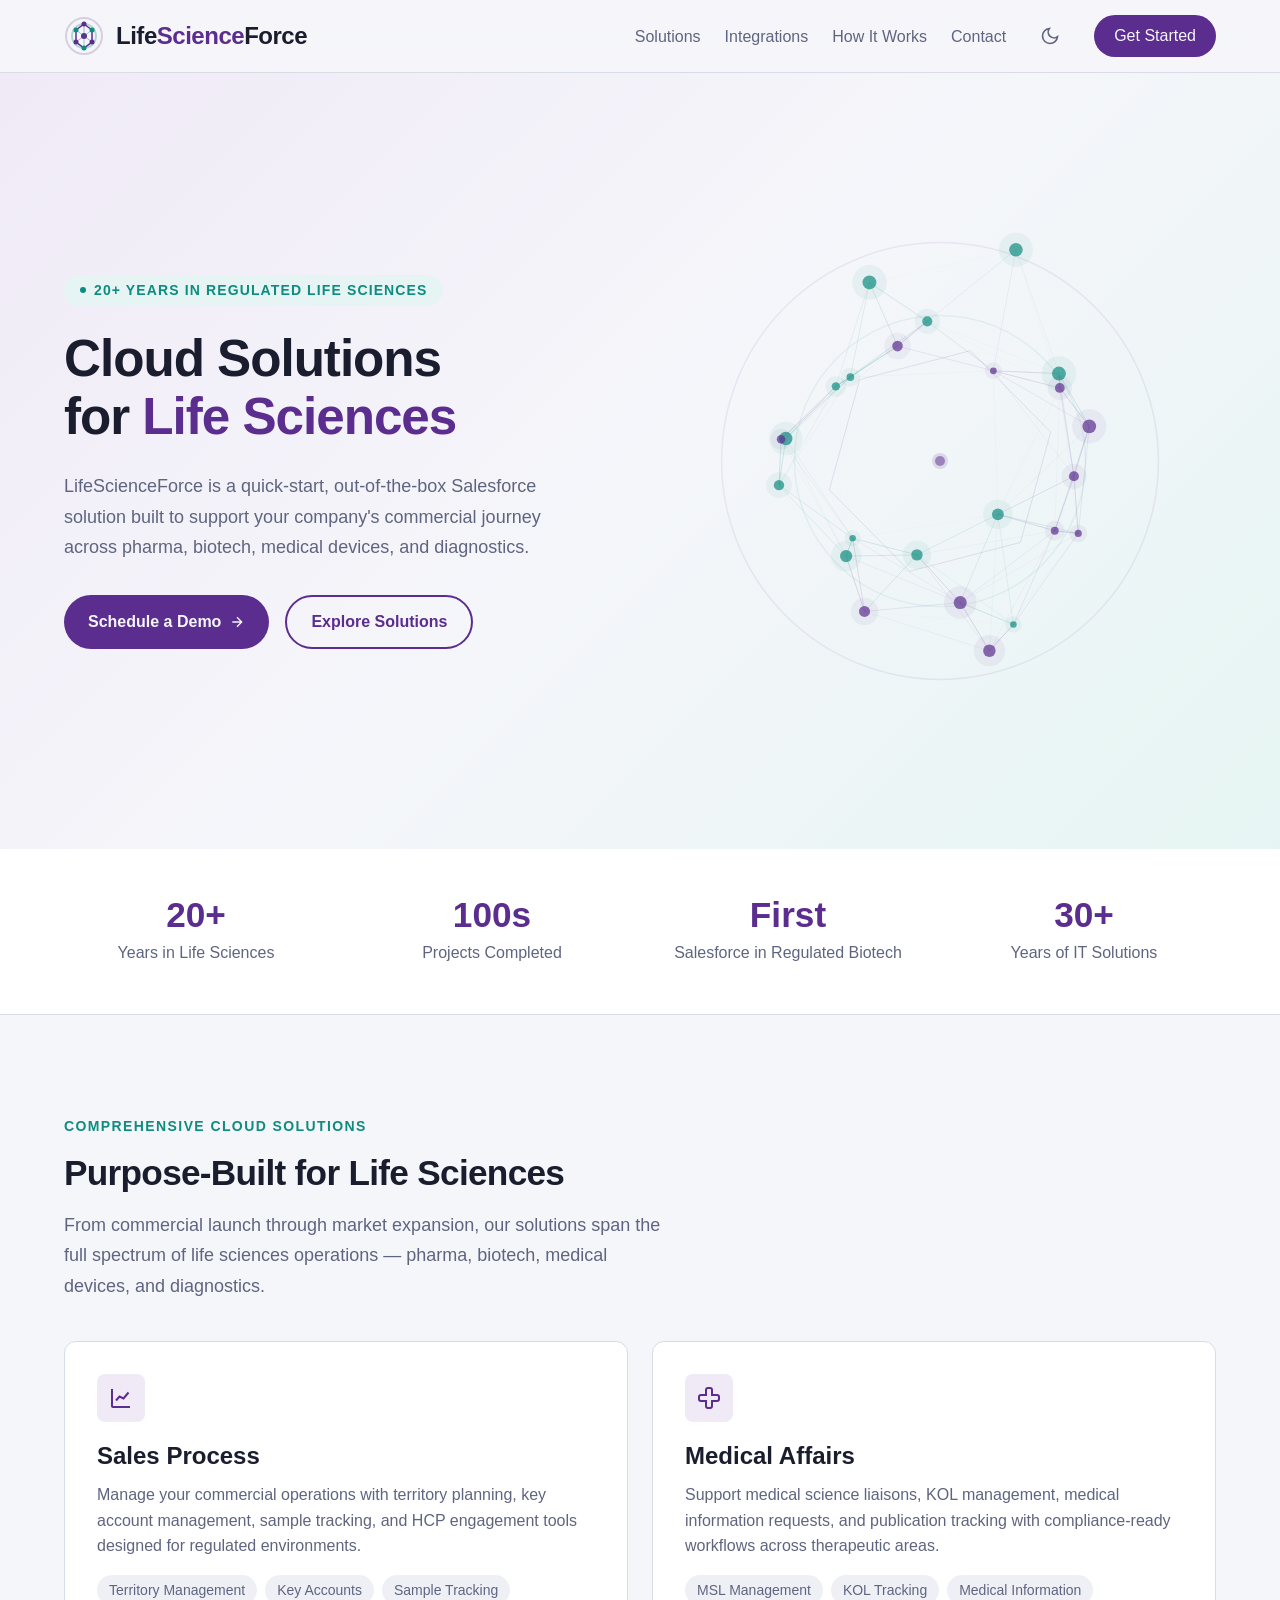
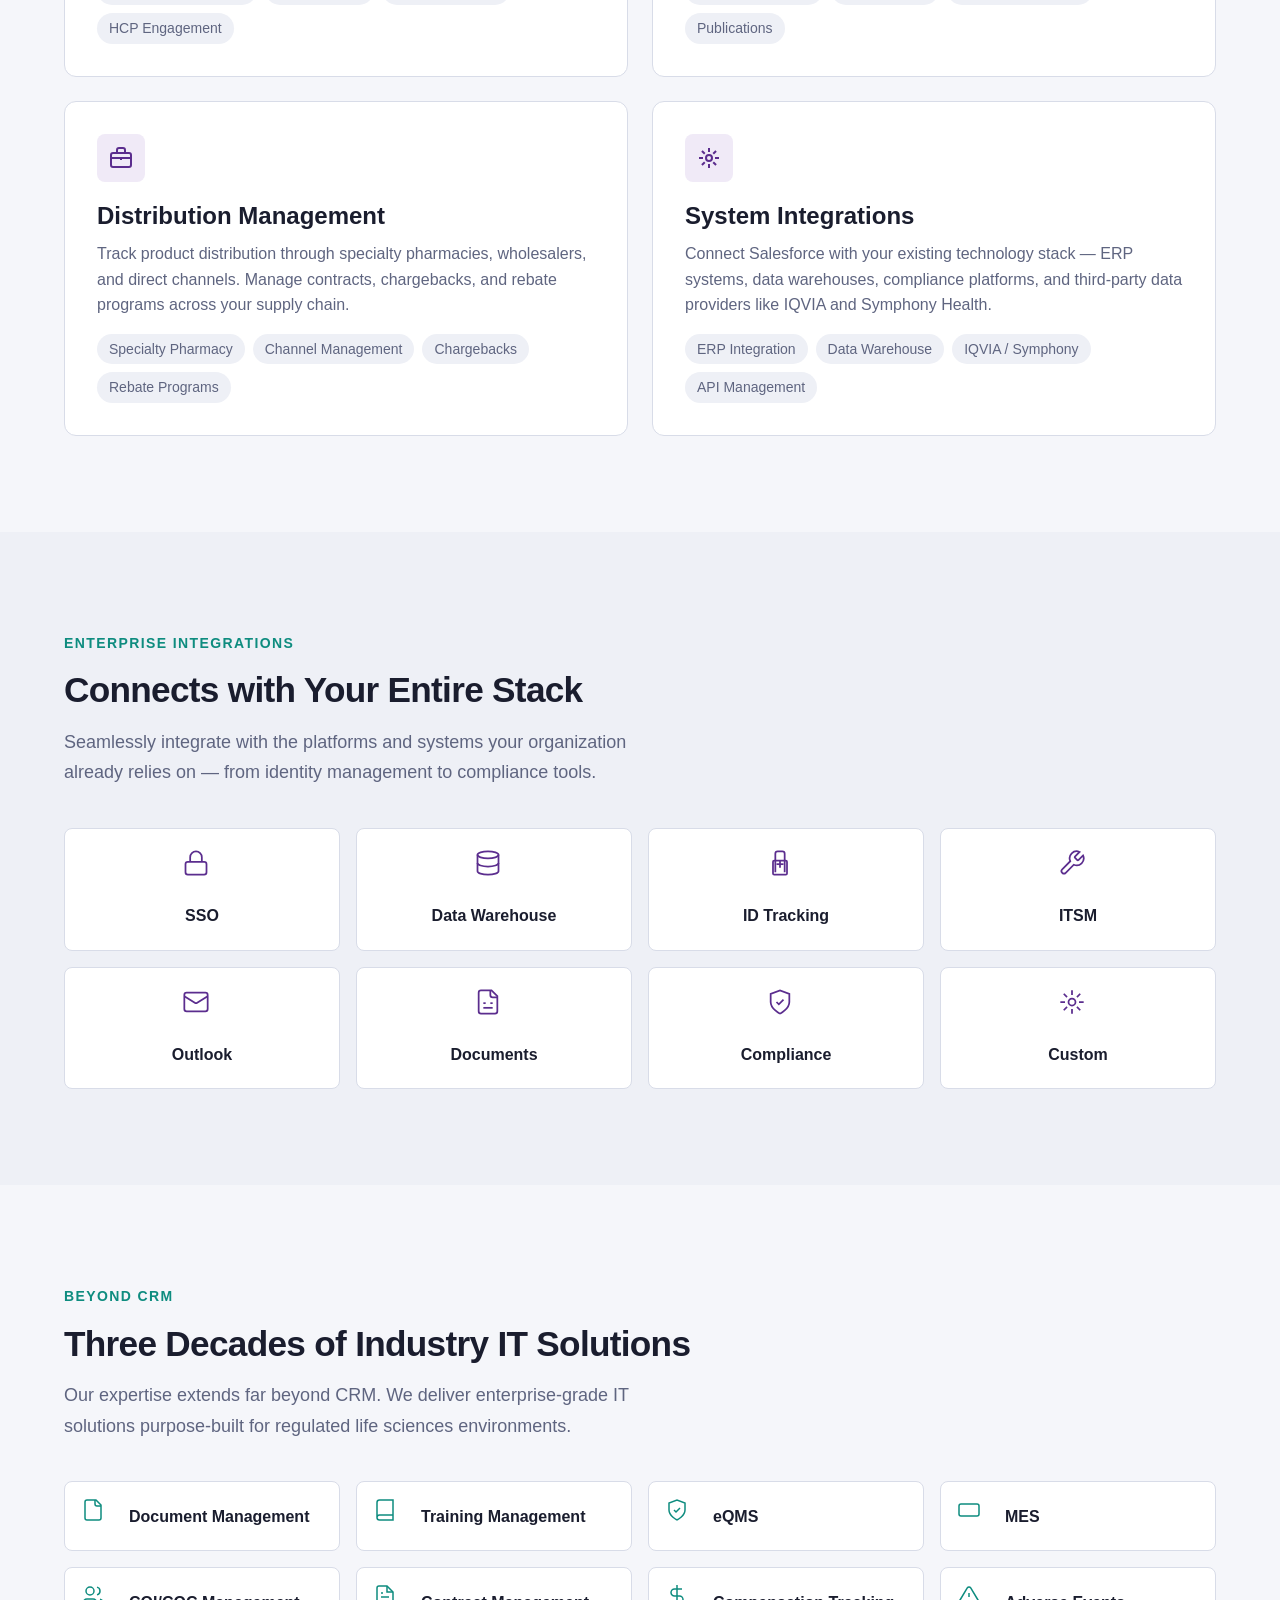
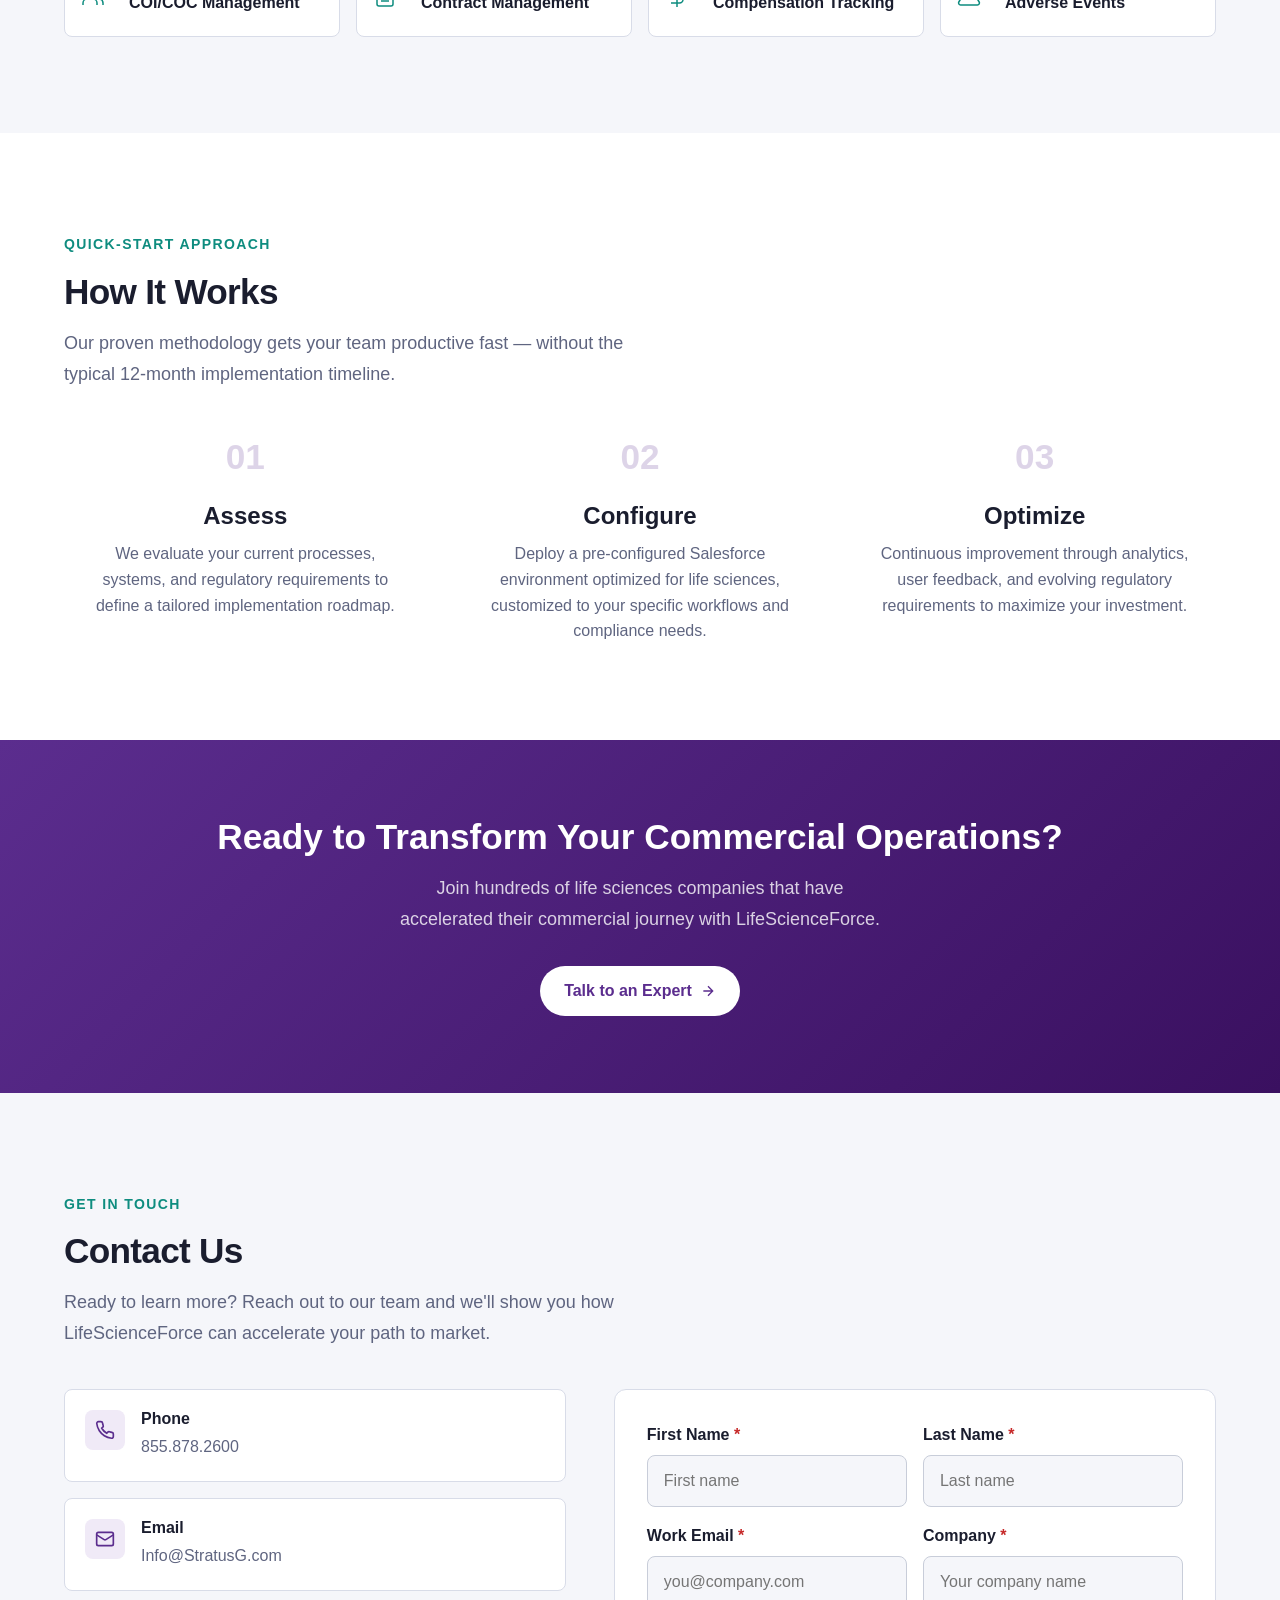
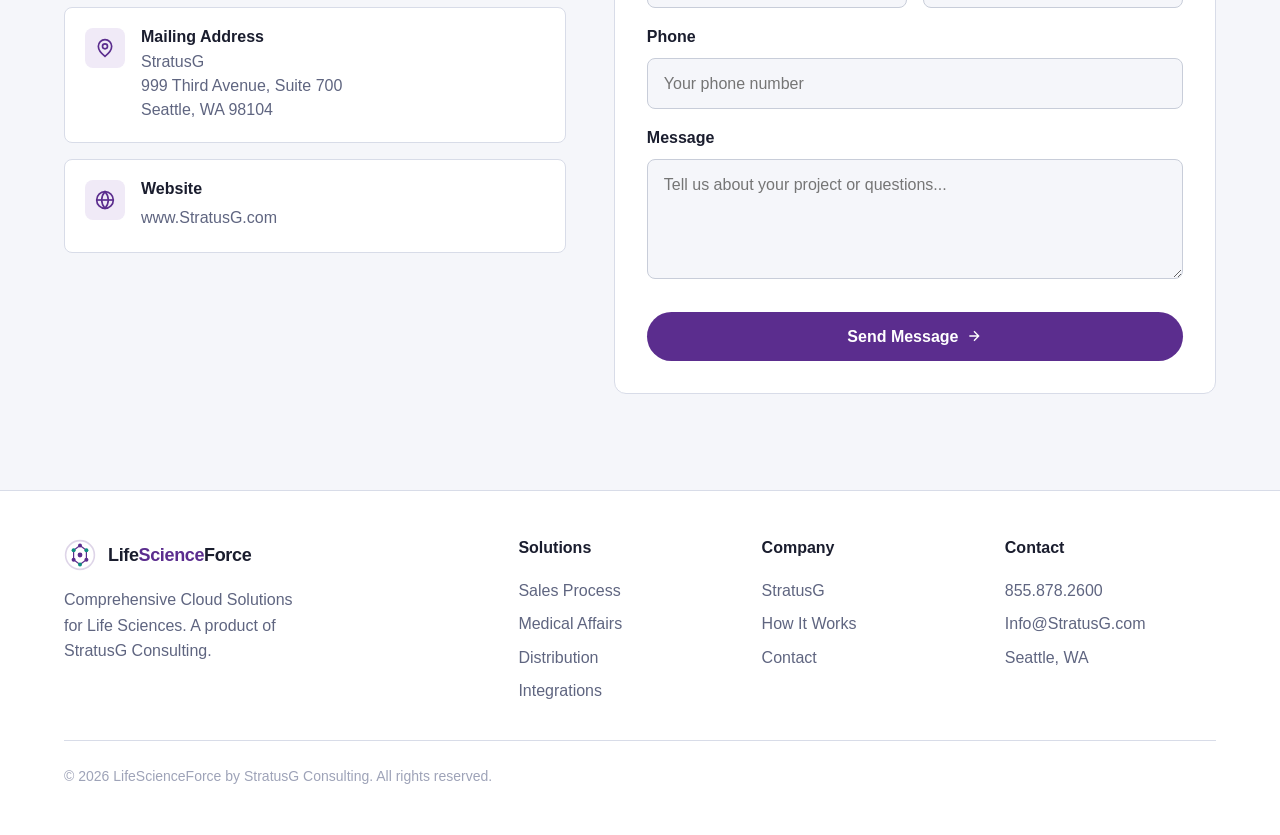
==== commit 0ea08f04: "Obfuscate phone number to prevent bot scraping" ====
--- a/index.html
+++ b/index.html
@@ -53,7 +53,7 @@
       "@type": "Organization",
       "name": "StratusG Consulting",
       "url": "https://www.stratusg.com",
-      "telephone": "855-878-2600",
+      "telephone": "",
       "address": {
         "@type": "PostalAddress",
         "streetAddress": "999 Third Avenue, Suite 700",
@@ -415,7 +415,7 @@
               </div>
               <div>
                 <h4>Phone</h4>
-                <a href="tel:8558782600">855.878.2600</a>
+                <a class="js-phone" href="#"></a>
               </div>
             </div>
             <div class="contact-card">
@@ -532,7 +532,7 @@
         </div>
         <div class="footer-col">
           <h4>Contact</h4>
-          <a href="tel:8558782600">855.878.2600</a>
+          <a class="js-phone" href="#"></a>
           <a href="mailto:Info@StratusG.com">Info@StratusG.com</a>
           <a>Seattle, WA</a>
         </div>
@@ -563,6 +563,16 @@
       }
     })();
 
+    // Phone obfuscation — assembled at runtime so bots can't scrape it
+    (function(){
+      var p = ['8','5','5','.','8','7','8','.','2','6','0','0'];
+      var d = ['8','5','5','8','7','8','2','6','0','0'];
+      document.querySelectorAll('.js-phone').forEach(function(el){
+        el.textContent = p.join('');
+        el.href = 'tel:' + d.join('');
+      });
+    })();
+
     // Mobile nav toggle
     (function(){
       const btn = document.querySelector('.mobile-toggle');
